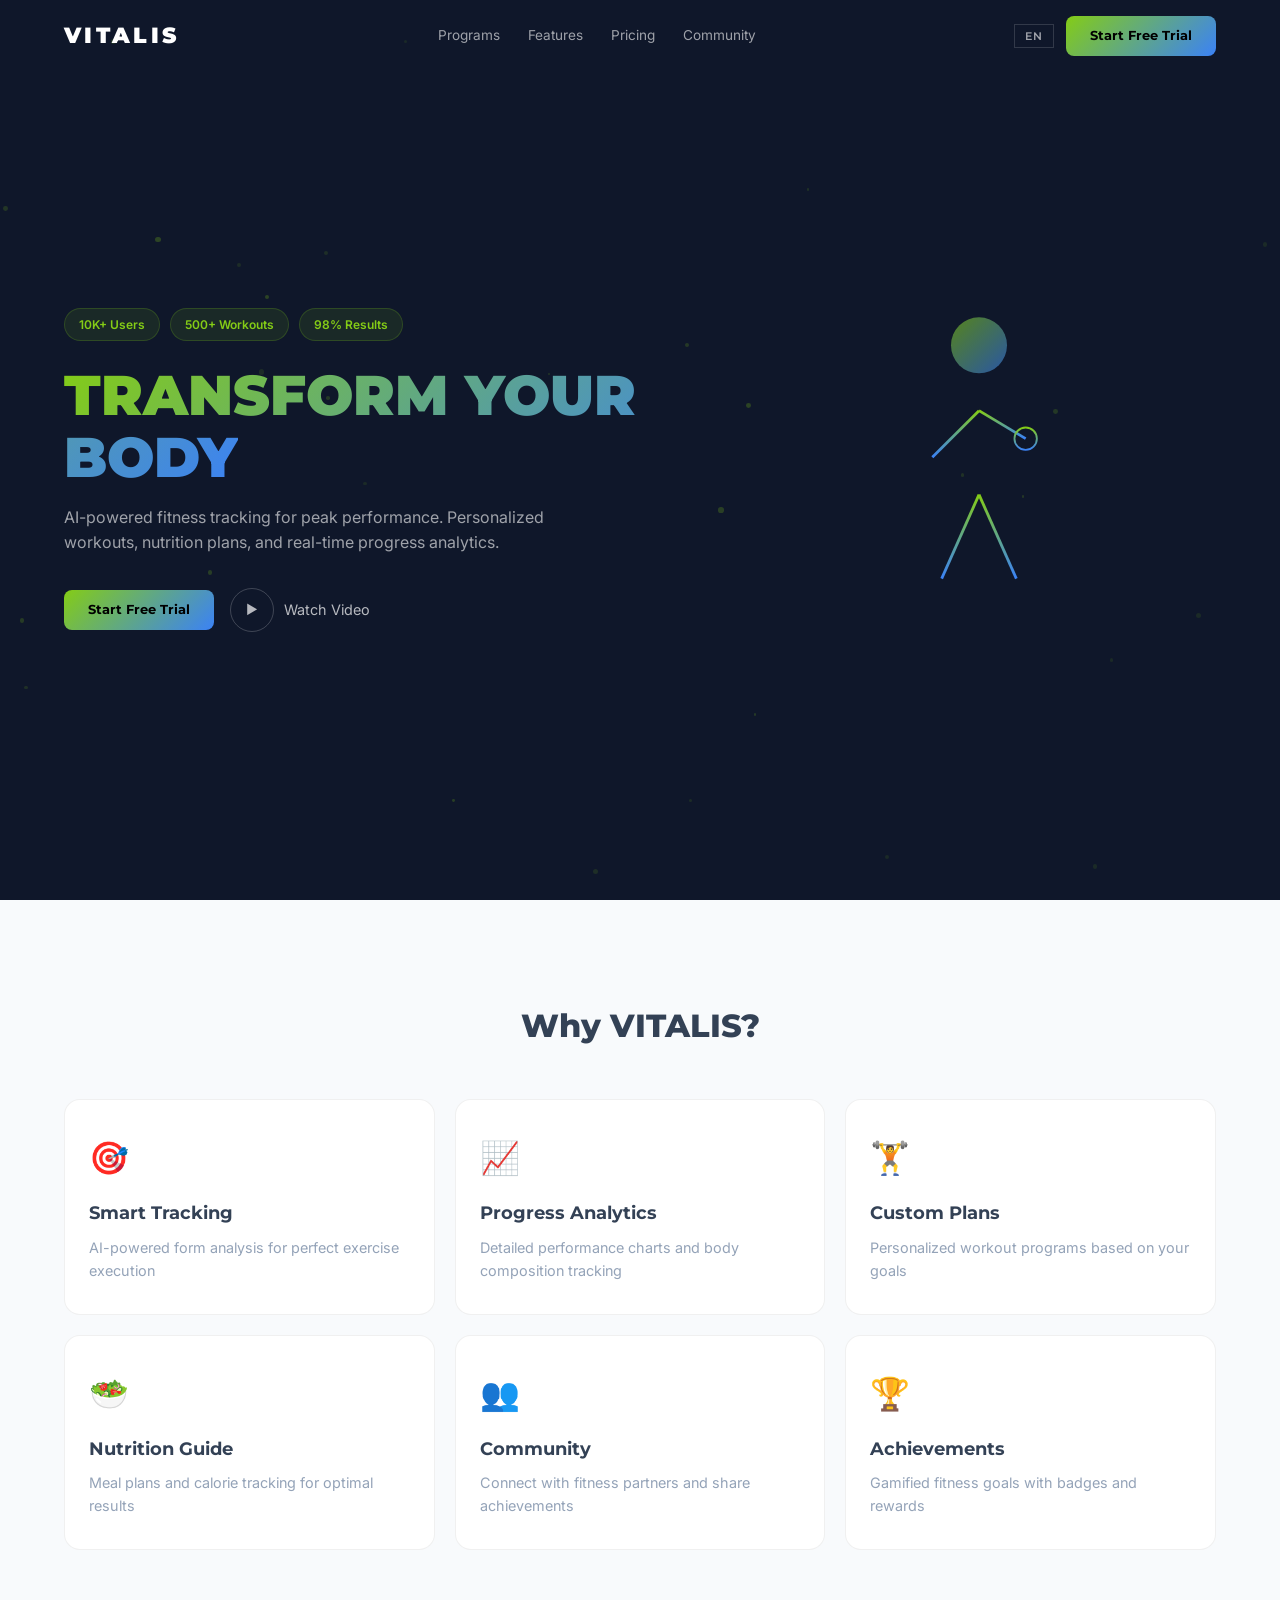
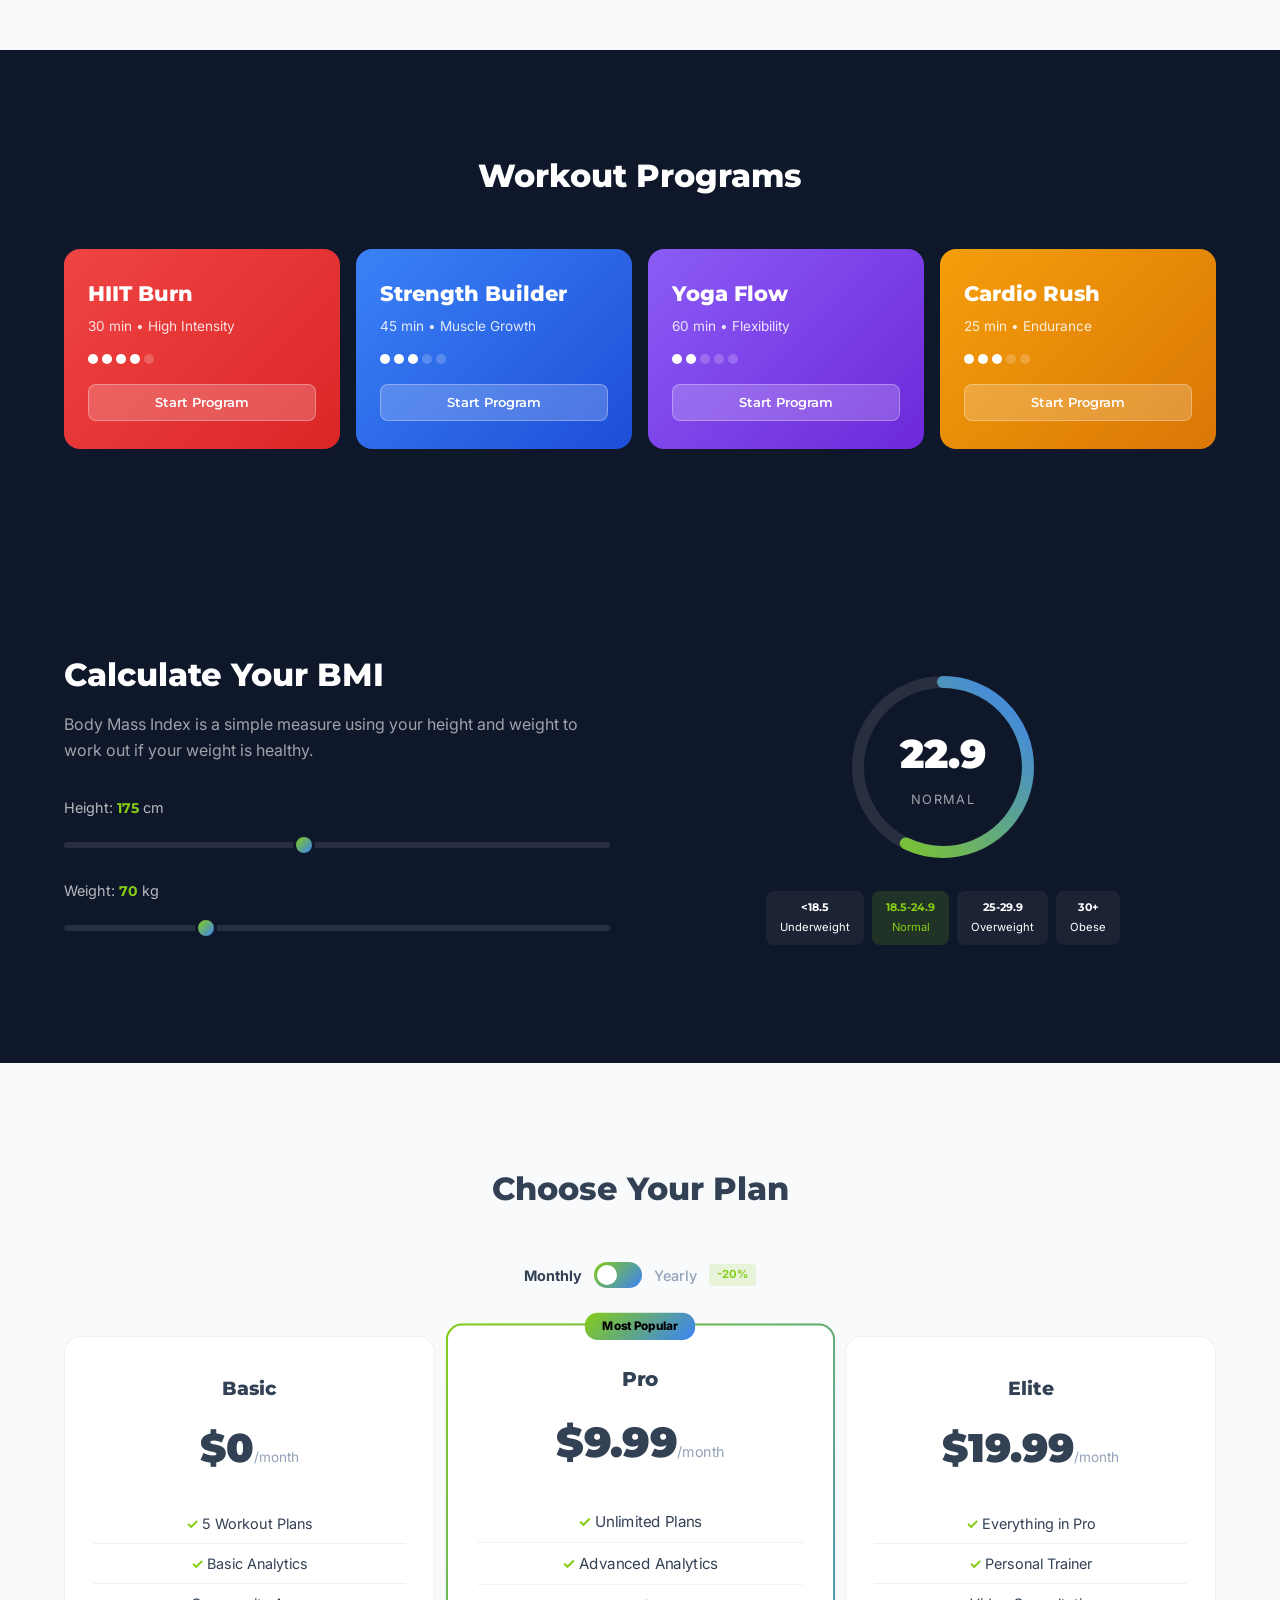
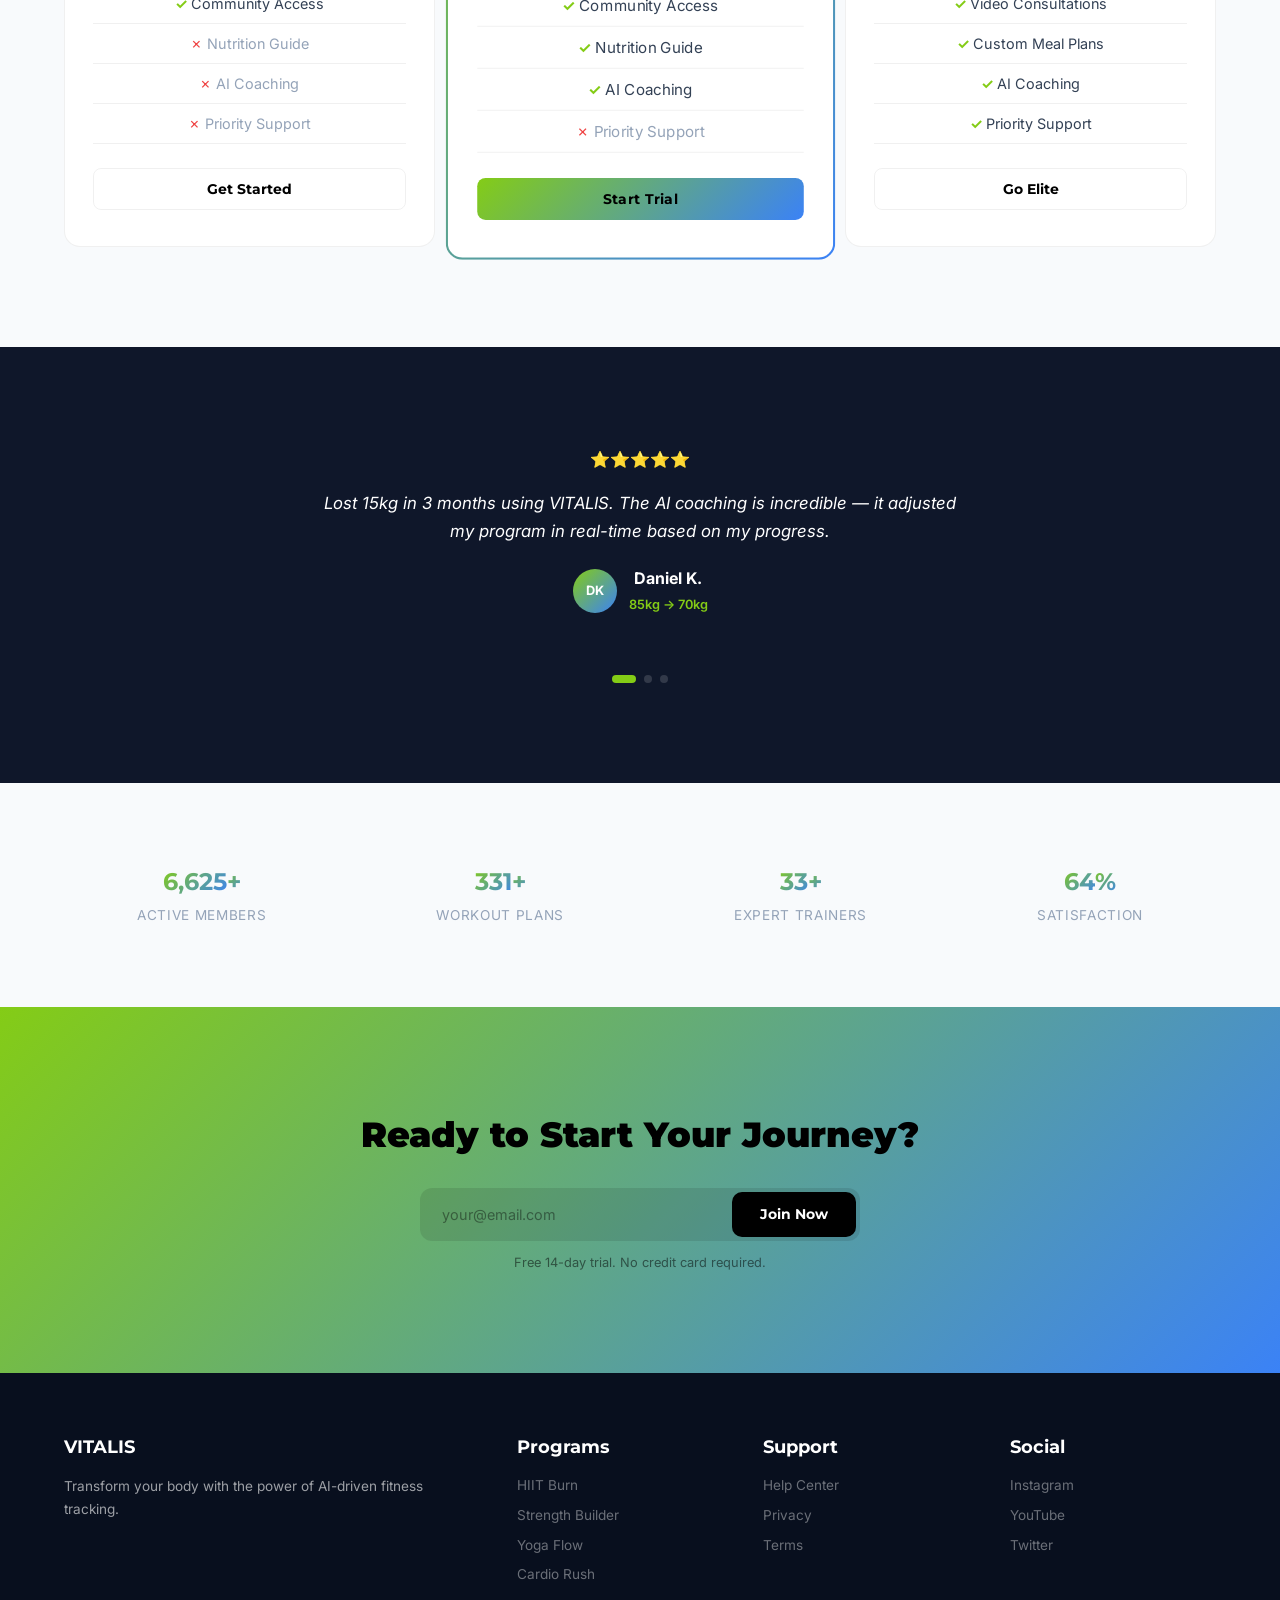
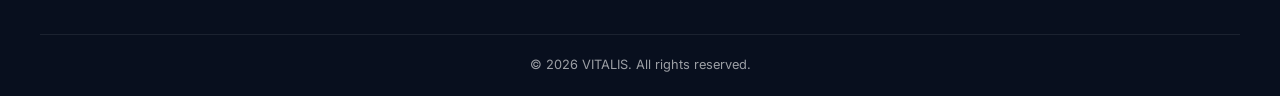
==== index.html @ a7221e99 "Initial commit: vitalis portfolio project" ====
<!DOCTYPE html>
<html lang="en">
<head>
    <meta charset="UTF-8">
    <meta name="viewport" content="width=device-width, initial-scale=1.0">
    <title>VITALIS — Fitness & Wellness Platform</title>
    <meta name="description" content="VITALIS — AI-powered fitness tracking platform for peak performance">
    <link rel="preconnect" href="https://fonts.googleapis.com">
    <link rel="preconnect" href="https://fonts.gstatic.com" crossorigin>
    <link href="https://fonts.googleapis.com/css2?family=Montserrat:wght@400;500;600;700;800;900&family=Inter:wght@300;400;500;600&display=swap" rel="stylesheet">
    <link rel="stylesheet" href="style.css">
</head>
<body>
    <!-- Header -->
    <header class="header" id="header">
        <div class="container header-inner">
            <a href="#" class="logo">VITALIS</a>
            <nav class="nav" id="nav">
                <a href="#programs" data-lang-en="Programs" data-lang-ru="Программы">Programs</a>
                <a href="#features" data-lang-en="Features" data-lang-ru="Возможности">Features</a>
                <a href="#pricing" data-lang-en="Pricing" data-lang-ru="Цены">Pricing</a>
                <a href="#community" data-lang-en="Community" data-lang-ru="Сообщество">Community</a>
            </nav>
            <div class="header-actions">
                <button class="lang-btn" id="langBtn">EN</button>
                <a href="#cta" class="cta-btn header-cta" data-lang-en="Start Free Trial" data-lang-ru="Начать бесплатно">Start Free Trial</a>
                <button class="burger" id="burger" aria-label="Menu"><span></span><span></span><span></span></button>
            </div>
        </div>
    </header>

    <!-- Hero -->
    <section class="hero">
        <div class="hero-particles" id="particles"></div>
        <div class="container hero-inner">
            <div class="hero-content">
                <div class="hero-badges">
                    <span class="hero-badge" data-lang-en="10K+ Users" data-lang-ru="10К+ пользователей">10K+ Users</span>
                    <span class="hero-badge" data-lang-en="500+ Workouts" data-lang-ru="500+ тренировок">500+ Workouts</span>
                    <span class="hero-badge" data-lang-en="98% Results" data-lang-ru="98% результат">98% Results</span>
                </div>
                <h1><span class="gradient-text" data-lang-en="TRANSFORM YOUR BODY" data-lang-ru="ТРАНСФОРМИРУЙ ТЕЛО">TRANSFORM YOUR BODY</span></h1>
                <p data-lang-en="AI-powered fitness tracking for peak performance. Personalized workouts, nutrition plans, and real-time progress analytics." data-lang-ru="Фитнес-трекер на базе ИИ для максимальной производительности. Персональные тренировки, планы питания и аналитика прогресса в реальном времени.">AI-powered fitness tracking for peak performance. Personalized workouts, nutrition plans, and real-time progress analytics.</p>
                <div class="hero-ctas">
                    <a href="#cta" class="cta-btn" data-lang-en="Start Free Trial" data-lang-ru="Начать бесплатно">Start Free Trial</a>
                    <a href="#" class="play-btn">
                        <span class="play-icon">&#9654;</span>
                        <span data-lang-en="Watch Video" data-lang-ru="Смотреть видео">Watch Video</span>
                    </a>
                </div>
            </div>
            <div class="hero-visual">
                <div class="fitness-figure">
                    <svg viewBox="0 0 300 400" fill="none">
                        <circle cx="150" cy="70" r="30" fill="url(#headGrad)" opacity="0.6"/>
                        <line x1="150" y1="100" x2="150" y2="230" stroke="url(#bodyGrad)" stroke-width="3"/>
                        <line x1="150" y1="140" x2="100" y2="190" stroke="url(#bodyGrad)" stroke-width="3"/>
                        <line x1="150" y1="140" x2="200" y2="170" stroke="url(#bodyGrad)" stroke-width="3"/>
                        <line x1="150" y1="230" x2="110" y2="320" stroke="url(#bodyGrad)" stroke-width="3"/>
                        <line x1="150" y1="230" x2="190" y2="320" stroke="url(#bodyGrad)" stroke-width="3"/>
                        <circle cx="200" cy="170" r="12" fill="none" stroke="url(#bodyGrad)" stroke-width="2"/>
                        <defs>
                            <linearGradient id="headGrad" x1="0" y1="0" x2="1" y2="1"><stop stop-color="#84cc16"/><stop offset="1" stop-color="#3b82f6"/></linearGradient>
                            <linearGradient id="bodyGrad" x1="0" y1="0" x2="0" y2="1"><stop stop-color="#84cc16"/><stop offset="1" stop-color="#3b82f6"/></linearGradient>
                        </defs>
                    </svg>
                </div>
            </div>
        </div>
    </section>

    <!-- Features -->
    <section class="features" id="features">
        <div class="container">
            <h2 class="section-title" data-lang-en="Why VITALIS?" data-lang-ru="Почему VITALIS?">Why VITALIS?</h2>
            <div class="features-grid">
                <div class="feature-card"><div class="feature-icon">&#127919;</div><h3 data-lang-en="Smart Tracking" data-lang-ru="Умный трекинг">Smart Tracking</h3><p data-lang-en="AI-powered form analysis for perfect exercise execution" data-lang-ru="ИИ-анализ формы для идеального выполнения упражнений">AI-powered form analysis for perfect exercise execution</p></div>
                <div class="feature-card"><div class="feature-icon">&#128200;</div><h3 data-lang-en="Progress Analytics" data-lang-ru="Аналитика прогресса">Progress Analytics</h3><p data-lang-en="Detailed performance charts and body composition tracking" data-lang-ru="Детальные графики результатов и отслеживание состава тела">Detailed performance charts and body composition tracking</p></div>
                <div class="feature-card"><div class="feature-icon">&#127947;</div><h3 data-lang-en="Custom Plans" data-lang-ru="Персональные планы">Custom Plans</h3><p data-lang-en="Personalized workout programs based on your goals" data-lang-ru="Персонализированные программы тренировок под ваши цели">Personalized workout programs based on your goals</p></div>
                <div class="feature-card"><div class="feature-icon">&#129367;</div><h3 data-lang-en="Nutrition Guide" data-lang-ru="Гид по питанию">Nutrition Guide</h3><p data-lang-en="Meal plans and calorie tracking for optimal results" data-lang-ru="Планы питания и подсчёт калорий для оптимальных результатов">Meal plans and calorie tracking for optimal results</p></div>
                <div class="feature-card"><div class="feature-icon">&#128101;</div><h3 data-lang-en="Community" data-lang-ru="Сообщество">Community</h3><p data-lang-en="Connect with fitness partners and share achievements" data-lang-ru="Общайтесь с партнёрами по фитнесу и делитесь достижениями">Connect with fitness partners and share achievements</p></div>
                <div class="feature-card"><div class="feature-icon">&#127942;</div><h3 data-lang-en="Achievements" data-lang-ru="Достижения">Achievements</h3><p data-lang-en="Gamified fitness goals with badges and rewards" data-lang-ru="Геймифицированные фитнес-цели с бейджами и наградами">Gamified fitness goals with badges and rewards</p></div>
            </div>
        </div>
    </section>

    <!-- Programs -->
    <section class="programs" id="programs">
        <div class="container">
            <h2 class="section-title light" data-lang-en="Workout Programs" data-lang-ru="Программы тренировок">Workout Programs</h2>
            <div class="programs-grid">
                <div class="program-card" style="background:linear-gradient(135deg,#ef4444,#dc2626)">
                    <h3>HIIT Burn</h3>
                    <p>30 min &bull; <span data-lang-en="High Intensity" data-lang-ru="Высокая интенсивность">High Intensity</span></p>
                    <div class="difficulty"><span class="dot filled"></span><span class="dot filled"></span><span class="dot filled"></span><span class="dot filled"></span><span class="dot"></span></div>
                    <button class="program-btn" data-lang-en="Start Program" data-lang-ru="Начать">Start Program</button>
                </div>
                <div class="program-card" style="background:linear-gradient(135deg,#3b82f6,#1d4ed8)">
                    <h3>Strength Builder</h3>
                    <p>45 min &bull; <span data-lang-en="Muscle Growth" data-lang-ru="Рост мышц">Muscle Growth</span></p>
                    <div class="difficulty"><span class="dot filled"></span><span class="dot filled"></span><span class="dot filled"></span><span class="dot"></span><span class="dot"></span></div>
                    <button class="program-btn" data-lang-en="Start Program" data-lang-ru="Начать">Start Program</button>
                </div>
                <div class="program-card" style="background:linear-gradient(135deg,#8b5cf6,#6d28d9)">
                    <h3>Yoga Flow</h3>
                    <p>60 min &bull; <span data-lang-en="Flexibility" data-lang-ru="Гибкость">Flexibility</span></p>
                    <div class="difficulty"><span class="dot filled"></span><span class="dot filled"></span><span class="dot"></span><span class="dot"></span><span class="dot"></span></div>
                    <button class="program-btn" data-lang-en="Start Program" data-lang-ru="Начать">Start Program</button>
                </div>
                <div class="program-card" style="background:linear-gradient(135deg,#f59e0b,#d97706)">
                    <h3>Cardio Rush</h3>
                    <p>25 min &bull; <span data-lang-en="Endurance" data-lang-ru="Выносливость">Endurance</span></p>
                    <div class="difficulty"><span class="dot filled"></span><span class="dot filled"></span><span class="dot filled"></span><span class="dot"></span><span class="dot"></span></div>
                    <button class="program-btn" data-lang-en="Start Program" data-lang-ru="Начать">Start Program</button>
                </div>
            </div>
        </div>
    </section>

    <!-- BMI Calculator -->
    <section class="bmi-section">
        <div class="container bmi-inner">
            <div class="bmi-text">
                <h2 data-lang-en="Calculate Your BMI" data-lang-ru="Рассчитайте ваш ИМТ">Calculate Your BMI</h2>
                <p data-lang-en="Body Mass Index is a simple measure using your height and weight to work out if your weight is healthy." data-lang-ru="Индекс массы тела — простой показатель, использующий ваш рост и вес для определения, является ли ваш вес здоровым.">Body Mass Index is a simple measure using your height and weight to work out if your weight is healthy.</p>
                <div class="bmi-inputs">
                    <div class="slider-group">
                        <label><span data-lang-en="Height" data-lang-ru="Рост">Height</span>: <strong id="heightVal">175</strong> cm</label>
                        <input type="range" id="heightSlider" min="140" max="220" value="175">
                    </div>
                    <div class="slider-group">
                        <label><span data-lang-en="Weight" data-lang-ru="Вес">Weight</span>: <strong id="weightVal">70</strong> kg</label>
                        <input type="range" id="weightSlider" min="40" max="160" value="70">
                    </div>
                </div>
            </div>
            <div class="bmi-result">
                <div class="bmi-ring-container">
                    <svg viewBox="0 0 200 200" class="bmi-ring">
                        <circle cx="100" cy="100" r="85" fill="none" stroke="rgba(255,255,255,0.1)" stroke-width="12"/>
                        <circle cx="100" cy="100" r="85" fill="none" stroke="url(#bmiGrad)" stroke-width="12" stroke-linecap="round" stroke-dasharray="534" stroke-dashoffset="400" id="bmiCircle" transform="rotate(-90 100 100)"/>
                        <defs><linearGradient id="bmiGrad" x1="0" y1="0" x2="1" y2="1"><stop stop-color="#84cc16"/><stop offset="1" stop-color="#3b82f6"/></linearGradient></defs>
                    </svg>
                    <div class="bmi-value">
                        <span id="bmiNumber">22.9</span>
                        <small id="bmiCategory" data-lang-en="Normal" data-lang-ru="Норма">Normal</small>
                    </div>
                </div>
                <div class="bmi-scale">
                    <div class="scale-item under"><span>&lt;18.5</span><span data-lang-en="Underweight" data-lang-ru="Недовес">Underweight</span></div>
                    <div class="scale-item normal active"><span>18.5-24.9</span><span data-lang-en="Normal" data-lang-ru="Норма">Normal</span></div>
                    <div class="scale-item over"><span>25-29.9</span><span data-lang-en="Overweight" data-lang-ru="Избыток">Overweight</span></div>
                    <div class="scale-item obese"><span>30+</span><span data-lang-en="Obese" data-lang-ru="Ожирение">Obese</span></div>
                </div>
            </div>
        </div>
    </section>

    <!-- Pricing -->
    <section class="pricing" id="pricing">
        <div class="container">
            <h2 class="section-title" data-lang-en="Choose Your Plan" data-lang-ru="Выберите план">Choose Your Plan</h2>
            <div class="pricing-toggle">
                <span data-lang-en="Monthly" data-lang-ru="Месяц" class="toggle-label active" id="monthlyLabel">Monthly</span>
                <button class="toggle-switch" id="pricingToggle"><span class="toggle-dot"></span></button>
                <span data-lang-en="Yearly" data-lang-ru="Год" class="toggle-label" id="yearlyLabel">Yearly</span>
                <span class="save-badge" data-lang-en="-20%" data-lang-ru="-20%">-20%</span>
            </div>
            <div class="pricing-grid">
                <div class="price-card">
                    <h3 data-lang-en="Basic" data-lang-ru="Базовый">Basic</h3>
                    <div class="price"><span class="price-amount" data-monthly="0" data-yearly="0">$0</span><span data-lang-en="/month" data-lang-ru="/мес">/month</span></div>
                    <ul>
                        <li class="yes" data-lang-en="5 Workout Plans" data-lang-ru="5 планов тренировок">5 Workout Plans</li>
                        <li class="yes" data-lang-en="Basic Analytics" data-lang-ru="Базовая аналитика">Basic Analytics</li>
                        <li class="yes" data-lang-en="Community Access" data-lang-ru="Доступ к сообществу">Community Access</li>
                        <li class="no" data-lang-en="Nutrition Guide" data-lang-ru="Гид по питанию">Nutrition Guide</li>
                        <li class="no" data-lang-en="AI Coaching" data-lang-ru="ИИ-тренер">AI Coaching</li>
                        <li class="no" data-lang-en="Priority Support" data-lang-ru="Приоритет поддержка">Priority Support</li>
                    </ul>
                    <button class="price-btn" data-lang-en="Get Started" data-lang-ru="Начать">Get Started</button>
                </div>
                <div class="price-card popular">
                    <div class="popular-badge" data-lang-en="Most Popular" data-lang-ru="Популярный">Most Popular</div>
                    <h3 data-lang-en="Pro" data-lang-ru="Про">Pro</h3>
                    <div class="price"><span class="price-amount" data-monthly="9.99" data-yearly="7.99">$9.99</span><span data-lang-en="/month" data-lang-ru="/мес">/month</span></div>
                    <ul>
                        <li class="yes" data-lang-en="Unlimited Plans" data-lang-ru="Безлимитные планы">Unlimited Plans</li>
                        <li class="yes" data-lang-en="Advanced Analytics" data-lang-ru="Продвинутая аналитика">Advanced Analytics</li>
                        <li class="yes" data-lang-en="Community Access" data-lang-ru="Доступ к сообществу">Community Access</li>
                        <li class="yes" data-lang-en="Nutrition Guide" data-lang-ru="Гид по питанию">Nutrition Guide</li>
                        <li class="yes" data-lang-en="AI Coaching" data-lang-ru="ИИ-тренер">AI Coaching</li>
                        <li class="no" data-lang-en="Priority Support" data-lang-ru="Приоритет поддержка">Priority Support</li>
                    </ul>
                    <button class="price-btn primary" data-lang-en="Start Trial" data-lang-ru="Начать триал">Start Trial</button>
                </div>
                <div class="price-card">
                    <h3 data-lang-en="Elite" data-lang-ru="Элит">Elite</h3>
                    <div class="price"><span class="price-amount" data-monthly="19.99" data-yearly="15.99">$19.99</span><span data-lang-en="/month" data-lang-ru="/мес">/month</span></div>
                    <ul>
                        <li class="yes" data-lang-en="Everything in Pro" data-lang-ru="Всё из Про">Everything in Pro</li>
                        <li class="yes" data-lang-en="Personal Trainer" data-lang-ru="Личный тренер">Personal Trainer</li>
                        <li class="yes" data-lang-en="Video Consultations" data-lang-ru="Видео-консультации">Video Consultations</li>
                        <li class="yes" data-lang-en="Custom Meal Plans" data-lang-ru="Персональное меню">Custom Meal Plans</li>
                        <li class="yes" data-lang-en="AI Coaching" data-lang-ru="ИИ-тренер">AI Coaching</li>
                        <li class="yes" data-lang-en="Priority Support" data-lang-ru="Приоритет поддержка">Priority Support</li>
                    </ul>
                    <button class="price-btn" data-lang-en="Go Elite" data-lang-ru="Стать Элит">Go Elite</button>
                </div>
            </div>
        </div>
    </section>

    <!-- Testimonials -->
    <section class="testimonials">
        <div class="container">
            <div class="test-carousel" id="testCarousel">
                <div class="test-card active">
                    <div class="test-stars">&#11088;&#11088;&#11088;&#11088;&#11088;</div>
                    <p data-lang-en="Lost 15kg in 3 months using VITALIS. The AI coaching is incredible — it adjusted my program in real-time based on my progress." data-lang-ru="Потерял 15кг за 3 месяца с VITALIS. ИИ-тренер невероятен — он корректировал мою программу в реальном времени на основе прогресса.">"Lost 15kg in 3 months using VITALIS. The AI coaching is incredible — it adjusted my program in real-time based on my progress."</p>
                    <div class="test-author">
                        <div class="test-avatar" style="background:linear-gradient(135deg,#84cc16,#3b82f6)">DK</div>
                        <div><strong>Daniel K.</strong><span>85kg &rarr; 70kg</span></div>
                    </div>
                </div>
                <div class="test-card">
                    <div class="test-stars">&#11088;&#11088;&#11088;&#11088;&#11088;</div>
                    <p data-lang-en="Best fitness app I've ever used. The nutrition tracking alone is worth the subscription. Gained 8kg of muscle in 6 months!" data-lang-ru="Лучшее фитнес-приложение. Одно отслеживание питания стоит подписки. Набрал 8кг мышц за 6 месяцев!">"Best fitness app I've ever used. The nutrition tracking alone is worth the subscription. Gained 8kg of muscle in 6 months!"</p>
                    <div class="test-author">
                        <div class="test-avatar" style="background:linear-gradient(135deg,#ef4444,#f59e0b)">MR</div>
                        <div><strong>Maria R.</strong><span>60kg &rarr; 56kg</span></div>
                    </div>
                </div>
                <div class="test-card">
                    <div class="test-stars">&#11088;&#11088;&#11088;&#11088;&#11088;</div>
                    <p data-lang-en="The community feature keeps me motivated. I've connected with amazing workout partners and we push each other every day." data-lang-ru="Функция сообщества поддерживает мотивацию. Я нашёл отличных партнёров по тренировкам, и мы мотивируем друг друга каждый день.">"The community feature keeps me motivated. I've connected with amazing workout partners and we push each other every day."</p>
                    <div class="test-author">
                        <div class="test-avatar" style="background:linear-gradient(135deg,#8b5cf6,#ec4899)">JL</div>
                        <div><strong>Jake L.</strong><span>92kg &rarr; 78kg</span></div>
                    </div>
                </div>
            </div>
            <div class="test-dots" id="testDots">
                <button class="td active" data-slide="0"></button>
                <button class="td" data-slide="1"></button>
                <button class="td" data-slide="2"></button>
            </div>
        </div>
    </section>

    <!-- Community Stats -->
    <section class="community" id="community">
        <div class="container">
            <div class="community-stats">
                <div class="cs"><span class="cs-num" data-count="10000">0</span><span>+</span><p data-lang-en="Active Members" data-lang-ru="Активных участников">Active Members</p></div>
                <div class="cs"><span class="cs-num" data-count="500">0</span><span>+</span><p data-lang-en="Workout Plans" data-lang-ru="Планов тренировок">Workout Plans</p></div>
                <div class="cs"><span class="cs-num" data-count="50">0</span><span>+</span><p data-lang-en="Expert Trainers" data-lang-ru="Экспертных тренеров">Expert Trainers</p></div>
                <div class="cs"><span class="cs-num" data-count="98">0</span><span>%</span><p data-lang-en="Satisfaction" data-lang-ru="Удовлетворённость">Satisfaction</p></div>
            </div>
        </div>
    </section>

    <!-- CTA -->
    <section class="cta-section" id="cta">
        <div class="container cta-inner">
            <h2 data-lang-en="Ready to Start Your Journey?" data-lang-ru="Готовы начать свой путь?">Ready to Start Your Journey?</h2>
            <form class="cta-form" id="ctaForm">
                <input type="email" placeholder="your@email.com" required>
                <button type="submit" data-lang-en="Join Now" data-lang-ru="Присоединиться">Join Now</button>
            </form>
            <p class="cta-note" data-lang-en="Free 14-day trial. No credit card required." data-lang-ru="Бесплатный 14-дневный триал. Карта не нужна.">Free 14-day trial. No credit card required.</p>
        </div>
    </section>

    <!-- Footer -->
    <footer class="footer">
        <div class="container footer-inner">
            <div class="footer-col">
                <h4>VITALIS</h4>
                <p data-lang-en="Transform your body with the power of AI-driven fitness tracking." data-lang-ru="Трансформируйте тело с помощью ИИ-фитнес-трекера.">Transform your body with the power of AI-driven fitness tracking.</p>
            </div>
            <div class="footer-col">
                <h4 data-lang-en="Programs" data-lang-ru="Программы">Programs</h4>
                <a href="#">HIIT Burn</a>
                <a href="#">Strength Builder</a>
                <a href="#">Yoga Flow</a>
                <a href="#">Cardio Rush</a>
            </div>
            <div class="footer-col">
                <h4 data-lang-en="Support" data-lang-ru="Поддержка">Support</h4>
                <a href="#" data-lang-en="Help Center" data-lang-ru="Помощь">Help Center</a>
                <a href="#" data-lang-en="Privacy" data-lang-ru="Конфиденциальность">Privacy</a>
                <a href="#" data-lang-en="Terms" data-lang-ru="Условия">Terms</a>
            </div>
            <div class="footer-col">
                <h4 data-lang-en="Social" data-lang-ru="Соцсети">Social</h4>
                <a href="#">Instagram</a>
                <a href="#">YouTube</a>
                <a href="#">Twitter</a>
            </div>
        </div>
        <div class="footer-bottom">
            <p>&copy; 2026 VITALIS. <span data-lang-en="All rights reserved." data-lang-ru="Все права защищены.">All rights reserved.</span></p>
        </div>
    </footer>

    <script src="script.js"></script>
</body>
</html>
---- style.css ----
/* ===== VITALIS — Fitness Platform CSS ===== */
:root {
    --lime: #84cc16;
    --blue: #3b82f6;
    --dark: #0f172a;
    --darker: #080f1e;
    --light: #f8fafc;
    --text: #334155;
    --text-light: #94a3b8;
    --border: rgba(0,0,0,0.06);
    --border-dark: rgba(255,255,255,0.08);
    --radius: 16px;
    --transition: 0.35s cubic-bezier(0.4, 0, 0.2, 1);
    --gradient: linear-gradient(135deg, var(--lime), var(--blue));
}
*, *::before, *::after { margin: 0; padding: 0; box-sizing: border-box; }
html { scroll-behavior: smooth; }
body {
    font-family: 'Inter', -apple-system, sans-serif;
    background: var(--light); color: var(--text);
    line-height: 1.6; overflow-x: hidden;
}
::selection { background: var(--lime); color: #000; }
.container { max-width: 1200px; margin: 0 auto; padding: 0 24px; }
h1, h2, h3, h4 { font-family: 'Montserrat', sans-serif; }
.gradient-text {
    background: var(--gradient);
    -webkit-background-clip: text; -webkit-text-fill-color: transparent;
    background-clip: text;
}

/* ===== HEADER ===== */
.header {
    position: fixed; top: 0; left: 0; right: 0; z-index: 100;
    transition: all var(--transition);
}
.header.scrolled {
    background: rgba(15,23,42,0.9);
    backdrop-filter: blur(16px);
    border-bottom: 1px solid var(--border-dark);
}
.header-inner { display: flex; align-items: center; justify-content: space-between; height: 72px; }
.logo {
    font-family: 'Montserrat', sans-serif;
    font-size: 1.4rem; font-weight: 900;
    letter-spacing: 0.15em; color: #fff;
    text-decoration: none;
}
.nav { display: flex; gap: 28px; }
.nav a { color: rgba(255,255,255,0.6); text-decoration: none; font-size: 0.85rem; transition: color var(--transition); }
.nav a:hover { color: #fff; }

.header-actions { display: flex; align-items: center; gap: 12px; }
.lang-btn {
    padding: 4px 10px; border: 1px solid rgba(255,255,255,0.15);
    background: none; color: rgba(255,255,255,0.6);
    font-size: 0.7rem; letter-spacing: 0.1em; cursor: pointer;
    font-family: 'Montserrat', sans-serif; font-weight: 600;
    transition: all var(--transition);
}
.lang-btn:hover { border-color: var(--lime); color: var(--lime); }

.cta-btn {
    padding: 10px 24px; background: var(--gradient);
    color: #000; text-decoration: none; font-weight: 700;
    font-size: 0.8rem; border-radius: 8px; border: none;
    font-family: 'Montserrat', sans-serif;
    cursor: pointer; transition: all var(--transition);
}
.cta-btn:hover { transform: scale(1.03); box-shadow: 0 4px 20px rgba(132,204,22,0.3); }

.burger {
    display: none; flex-direction: column; gap: 5px;
    background: none; border: none; cursor: pointer;
}
.burger span { width: 22px; height: 2px; background: #fff; border-radius: 2px; transition: all var(--transition); }
.burger.active span:nth-child(1) { transform: rotate(45deg) translate(4px, 5px); }
.burger.active span:nth-child(2) { opacity: 0; }
.burger.active span:nth-child(3) { transform: rotate(-45deg) translate(4px, -5px); }

/* ===== HERO ===== */
.hero {
    min-height: 100vh; background: var(--dark); color: #fff;
    display: flex; align-items: center; position: relative;
    overflow: hidden; padding: 100px 0 60px;
}
.hero-particles {
    position: absolute; inset: 0; z-index: 1;
}
.particle {
    position: absolute; width: 4px; height: 4px;
    border-radius: 50%; background: var(--lime); opacity: 0.2;
    animation: floatP 8s ease-in-out infinite;
}
@keyframes floatP { 0%, 100% { transform: translateY(0); } 50% { transform: translateY(-30px); } }

.hero-inner { display: grid; grid-template-columns: 1.3fr 1fr; gap: 60px; align-items: center; position: relative; z-index: 2; }
.hero-content { animation: fadeUp 0.8s ease; }

.hero-badges { display: flex; gap: 10px; flex-wrap: wrap; margin-bottom: 24px; }
.hero-badge {
    padding: 6px 14px; background: rgba(132,204,22,0.1);
    border: 1px solid rgba(132,204,22,0.2);
    border-radius: 20px; font-size: 0.75rem; font-weight: 600;
    color: var(--lime);
}
.hero h1 { font-size: clamp(2.5rem, 5vw, 3.5rem); font-weight: 900; line-height: 1.1; margin-bottom: 16px; }
.hero p { color: rgba(255,255,255,0.6); max-width: 480px; margin-bottom: 32px; font-size: 1rem; }

.hero-ctas { display: flex; gap: 16px; align-items: center; }
.play-btn {
    display: flex; align-items: center; gap: 10px;
    color: rgba(255,255,255,0.7); text-decoration: none;
    font-size: 0.9rem; transition: color var(--transition);
}
.play-btn:hover { color: #fff; }
.play-icon {
    width: 44px; height: 44px; border-radius: 50%;
    border: 1px solid rgba(255,255,255,0.2);
    display: flex; align-items: center; justify-content: center;
    font-size: 0.8rem; transition: all var(--transition);
}
.play-btn:hover .play-icon { border-color: var(--lime); background: rgba(132,204,22,0.1); }

.hero-visual { display: flex; justify-content: center; animation: fadeUp 0.8s ease 0.2s both; }
.fitness-figure { position: relative; }
.fitness-figure svg { width: 280px; height: auto; }

@keyframes fadeUp { from { opacity: 0; transform: translateY(30px); } to { opacity: 1; transform: translateY(0); } }

/* ===== FEATURES ===== */
.features { padding: 100px 0; background: var(--light); }
.section-title {
    font-size: 2rem; font-weight: 800; text-align: center;
    margin-bottom: 48px;
}
.section-title.light { color: #fff; }
.features-grid { display: grid; grid-template-columns: repeat(3, 1fr); gap: 20px; }
.feature-card {
    padding: 32px 24px; background: #fff;
    border: 1px solid var(--border); border-radius: var(--radius);
    transition: all var(--transition);
    opacity: 0; transform: translateY(20px);
}
.feature-card.visible { opacity: 1; transform: translateY(0); }
.feature-card:hover { transform: translateY(-4px); border-color: var(--lime); box-shadow: 0 8px 30px rgba(132,204,22,0.1); }
.feature-icon { font-size: 2rem; margin-bottom: 16px; }
.feature-card h3 { font-size: 1.1rem; margin-bottom: 8px; font-weight: 700; }
.feature-card p { color: var(--text-light); font-size: 0.9rem; }

/* ===== PROGRAMS ===== */
.programs { padding: 100px 0; background: var(--dark); color: #fff; }
.programs-grid {
    display: grid; grid-template-columns: repeat(4, 1fr); gap: 16px;
}
.program-card {
    padding: 28px 24px; border-radius: var(--radius);
    color: #fff; position: relative; overflow: hidden;
    transition: all var(--transition);
}
.program-card:hover { transform: translateY(-4px) scale(1.02); }
.program-card h3 { font-size: 1.3rem; font-weight: 800; margin-bottom: 6px; }
.program-card > p { font-size: 0.85rem; opacity: 0.85; margin-bottom: 16px; }
.difficulty { display: flex; gap: 4px; margin-bottom: 20px; }
.dot {
    width: 10px; height: 10px; border-radius: 50%;
    background: rgba(255,255,255,0.2);
}
.dot.filled { background: #fff; }
.program-btn {
    padding: 10px 20px; background: rgba(255,255,255,0.2);
    border: 1px solid rgba(255,255,255,0.3);
    color: #fff; border-radius: 8px; font-weight: 600;
    font-size: 0.8rem; cursor: pointer;
    font-family: 'Montserrat', sans-serif;
    transition: all var(--transition); width: 100%;
}
.program-btn:hover { background: rgba(255,255,255,0.3); }

/* ===== BMI CALCULATOR ===== */
.bmi-section { padding: 100px 0; background: var(--dark); color: #fff; }
.bmi-inner { display: grid; grid-template-columns: 1fr 1fr; gap: 60px; align-items: center; }
.bmi-text h2 { font-size: 2rem; font-weight: 800; margin-bottom: 12px; }
.bmi-text > p { color: rgba(255,255,255,0.6); margin-bottom: 32px; }

.slider-group { margin-bottom: 24px; }
.slider-group label { font-size: 0.9rem; display: block; margin-bottom: 10px; color: rgba(255,255,255,0.7); }
.slider-group strong { color: var(--lime); font-family: 'Montserrat', sans-serif; }
input[type="range"] {
    width: 100%; height: 6px; -webkit-appearance: none;
    background: rgba(255,255,255,0.1); border-radius: 3px;
    outline: none;
}
input[type="range"]::-webkit-slider-thumb {
    -webkit-appearance: none; width: 22px; height: 22px;
    border-radius: 50%; background: var(--gradient);
    cursor: pointer; border: 3px solid var(--dark);
}

.bmi-result { display: flex; flex-direction: column; align-items: center; }
.bmi-ring-container { position: relative; width: 200px; height: 200px; margin-bottom: 24px; }
.bmi-ring { width: 100%; height: 100%; }
.bmi-value {
    position: absolute; top: 50%; left: 50%;
    transform: translate(-50%, -50%); text-align: center;
}
.bmi-value span {
    display: block; font-size: 2.5rem; font-weight: 900;
    font-family: 'Montserrat', sans-serif;
}
.bmi-value small { font-size: 0.8rem; color: rgba(255,255,255,0.6); text-transform: uppercase; letter-spacing: 0.1em; }

.bmi-scale { display: flex; gap: 8px; }
.scale-item {
    padding: 8px 14px; border-radius: 8px;
    background: rgba(255,255,255,0.05);
    text-align: center; font-size: 0.7rem;
    transition: all var(--transition);
}
.scale-item span { display: block; }
.scale-item span:first-child { font-weight: 700; font-family: 'Montserrat', sans-serif; margin-bottom: 2px; }
.scale-item.active { background: rgba(132,204,22,0.15); color: var(--lime); }
.scale-item.under.active { background: rgba(59,130,246,0.15); color: var(--blue); }
.scale-item.over.active { background: rgba(245,158,11,0.15); color: #f59e0b; }
.scale-item.obese.active { background: rgba(239,68,68,0.15); color: #ef4444; }

/* ===== PRICING ===== */
.pricing { padding: 100px 0; background: var(--light); }
.pricing-toggle {
    display: flex; align-items: center; justify-content: center;
    gap: 12px; margin-bottom: 48px;
}
.toggle-label { font-size: 0.9rem; font-weight: 500; color: var(--text-light); transition: color var(--transition); }
.toggle-label.active { color: var(--text); font-weight: 700; }
.toggle-switch {
    width: 48px; height: 26px; border-radius: 13px;
    background: var(--gradient); border: none;
    position: relative; cursor: pointer; padding: 0;
}
.toggle-dot {
    position: absolute; top: 3px; left: 3px;
    width: 20px; height: 20px; border-radius: 50%;
    background: #fff; transition: transform var(--transition);
}
.toggle-switch.yearly .toggle-dot { transform: translateX(22px); }
.save-badge {
    padding: 2px 8px; background: rgba(132,204,22,0.15);
    color: var(--lime); border-radius: 4px;
    font-size: 0.7rem; font-weight: 700;
}

.pricing-grid { display: grid; grid-template-columns: repeat(3, 1fr); gap: 20px; }
.price-card {
    padding: 36px 28px; background: #fff;
    border: 1px solid var(--border); border-radius: var(--radius);
    text-align: center; transition: all var(--transition);
    position: relative;
}
.price-card:hover { transform: translateY(-4px); box-shadow: 0 8px 30px rgba(0,0,0,0.08); }
.price-card.popular {
    border: 2px solid transparent;
    background-image: linear-gradient(#fff, #fff), var(--gradient);
    background-origin: border-box;
    background-clip: padding-box, border-box;
    transform: scale(1.05);
}
.price-card.popular:hover { transform: scale(1.07) translateY(-4px); }
.popular-badge {
    position: absolute; top: -12px; left: 50%;
    transform: translateX(-50%); padding: 4px 16px;
    background: var(--gradient); color: #000;
    font-size: 0.7rem; font-weight: 800;
    border-radius: 12px; white-space: nowrap;
}
.price-card h3 { font-size: 1.2rem; font-weight: 800; margin-bottom: 12px; }
.price { margin-bottom: 24px; }
.price-amount { font-size: 2.5rem; font-weight: 900; font-family: 'Montserrat', sans-serif; }
.price span:last-child { font-size: 0.85rem; color: var(--text-light); }

.price-card ul { list-style: none; margin-bottom: 24px; }
.price-card li {
    padding: 8px 0; font-size: 0.9rem;
    border-bottom: 1px solid var(--border);
}
.price-card li.yes::before { content: '✓ '; color: var(--lime); font-weight: 700; }
.price-card li.no { color: var(--text-light); }
.price-card li.no::before { content: '✗ '; color: #ef4444; }

.price-btn {
    width: 100%; padding: 12px; border: 1px solid var(--border);
    background: none; border-radius: 8px; font-weight: 700;
    font-size: 0.85rem; cursor: pointer;
    font-family: 'Montserrat', sans-serif;
    transition: all var(--transition);
}
.price-btn:hover { background: var(--dark); color: #fff; border-color: var(--dark); }
.price-btn.primary {
    background: var(--gradient); border: none; color: #000;
}
.price-btn.primary:hover { box-shadow: 0 4px 20px rgba(132,204,22,0.3); }

/* ===== TESTIMONIALS ===== */
.testimonials { padding: 100px 0; background: var(--dark); color: #fff; }
.test-carousel { max-width: 650px; margin: 0 auto; position: relative; min-height: 200px; }
.test-card {
    position: absolute; inset: 0; text-align: center;
    opacity: 0; transform: translateY(20px);
    transition: all 0.5s ease; pointer-events: none;
}
.test-card.active { opacity: 1; transform: translateY(0); pointer-events: all; position: relative; }
.test-stars { font-size: 1rem; margin-bottom: 16px; }
.test-card > p { font-size: 1.05rem; line-height: 1.7; margin-bottom: 20px; font-style: italic; }
.test-author { display: flex; align-items: center; gap: 12px; justify-content: center; }
.test-avatar {
    width: 44px; height: 44px; border-radius: 50%;
    display: flex; align-items: center; justify-content: center;
    font-size: 0.8rem; font-weight: 700; color: #fff;
}
.test-author strong { display: block; }
.test-author span { font-size: 0.8rem; color: var(--lime); font-weight: 600; }
.test-dots { display: flex; gap: 8px; justify-content: center; margin-top: 28px; }
.td {
    width: 8px; height: 8px; border-radius: 50%;
    background: rgba(255,255,255,0.15); border: none;
    cursor: pointer; transition: all var(--transition);
}
.td.active { background: var(--lime); width: 24px; border-radius: 4px; }

/* ===== COMMUNITY ===== */
.community { padding: 80px 0; background: var(--light); }
.community-stats { display: flex; justify-content: space-around; flex-wrap: wrap; gap: 24px; }
.cs { text-align: center; }
.cs-num {
    font-family: 'Montserrat', sans-serif;
    font-size: 3rem; font-weight: 900;
    background: var(--gradient);
    -webkit-background-clip: text; -webkit-text-fill-color: transparent;
    background-clip: text;
}
.cs span {
    font-family: 'Montserrat', sans-serif;
    font-size: 1.5rem; font-weight: 700;
    background: var(--gradient);
    -webkit-background-clip: text; -webkit-text-fill-color: transparent;
    background-clip: text;
}
.cs p { font-size: 0.85rem; color: var(--text-light); text-transform: uppercase; letter-spacing: 0.05em; margin-top: 4px; }

/* ===== CTA ===== */
.cta-section { padding: 100px 0; background: var(--gradient); text-align: center; }
.cta-inner h2 { font-size: 2.2rem; font-weight: 900; color: #000; margin-bottom: 24px; }
.cta-form {
    display: flex; max-width: 440px; margin: 0 auto 12px;
    background: rgba(0,0,0,0.1); border-radius: 12px; padding: 4px;
}
.cta-form input {
    flex: 1; padding: 14px 18px; background: none; border: none;
    font-family: inherit; font-size: 0.9rem; outline: none;
    color: #000;
}
.cta-form input::placeholder { color: rgba(0,0,0,0.4); }
.cta-form button {
    padding: 14px 28px; background: #000; color: #fff;
    border: none; border-radius: 10px; font-weight: 700;
    font-family: 'Montserrat', sans-serif; font-size: 0.85rem;
    cursor: pointer; transition: background var(--transition);
}
.cta-form button:hover { background: var(--dark); }
.cta-note { font-size: 0.8rem; color: rgba(0,0,0,0.5); }

/* ===== FOOTER ===== */
.footer { padding: 60px 0 0; background: var(--darker); color: rgba(255,255,255,0.6); }
.footer-inner { display: grid; grid-template-columns: 2fr 1fr 1fr 1fr; gap: 40px; padding-bottom: 40px; border-bottom: 1px solid var(--border-dark); }
.footer-col h4 { color: #fff; font-size: 1.1rem; margin-bottom: 14px; font-weight: 700; }
.footer-col p { font-size: 0.85rem; line-height: 1.7; }
.footer-col a { display: block; color: rgba(255,255,255,0.4); text-decoration: none; font-size: 0.85rem; margin-bottom: 8px; transition: color var(--transition); }
.footer-col a:hover { color: var(--lime); }
.footer-bottom { padding: 20px 0; text-align: center; font-size: 0.8rem; }

/* ===== RESPONSIVE ===== */
@media (max-width: 1024px) {
    .features-grid { grid-template-columns: repeat(2, 1fr); }
    .programs-grid { grid-template-columns: repeat(2, 1fr); }
    .pricing-grid { grid-template-columns: 1fr; max-width: 400px; margin: 0 auto; }
    .price-card.popular { transform: none; }
}
@media (max-width: 768px) {
    .burger { display: flex; }
    .nav {
        position: fixed; top: 72px; left: 0; right: 0;
        background: var(--dark); flex-direction: column;
        padding: 20px; gap: 16px;
        transform: translateY(-100%); opacity: 0;
        pointer-events: none; transition: all var(--transition);
        border-bottom: 1px solid var(--border-dark);
    }
    .nav.open { transform: translateY(0); opacity: 1; pointer-events: all; }
    .header-cta { display: none; }
    .hero-inner { grid-template-columns: 1fr; text-align: center; }
    .hero p { margin: 0 auto 32px; }
    .hero-ctas { justify-content: center; }
    .hero-badges { justify-content: center; }
    .hero-visual { order: -1; }
    .bmi-inner { grid-template-columns: 1fr; }
    .bmi-result { margin-top: 20px; }
    .footer-inner { grid-template-columns: 1fr 1fr; }
    .community-stats { gap: 16px; }
}
@media (max-width: 480px) {
    .features-grid { grid-template-columns: 1fr; }
    .programs-grid { grid-template-columns: 1fr; }
    .bmi-scale { flex-wrap: wrap; justify-content: center; }
    .footer-inner { grid-template-columns: 1fr; }
    .hero-ctas { flex-direction: column; }
}
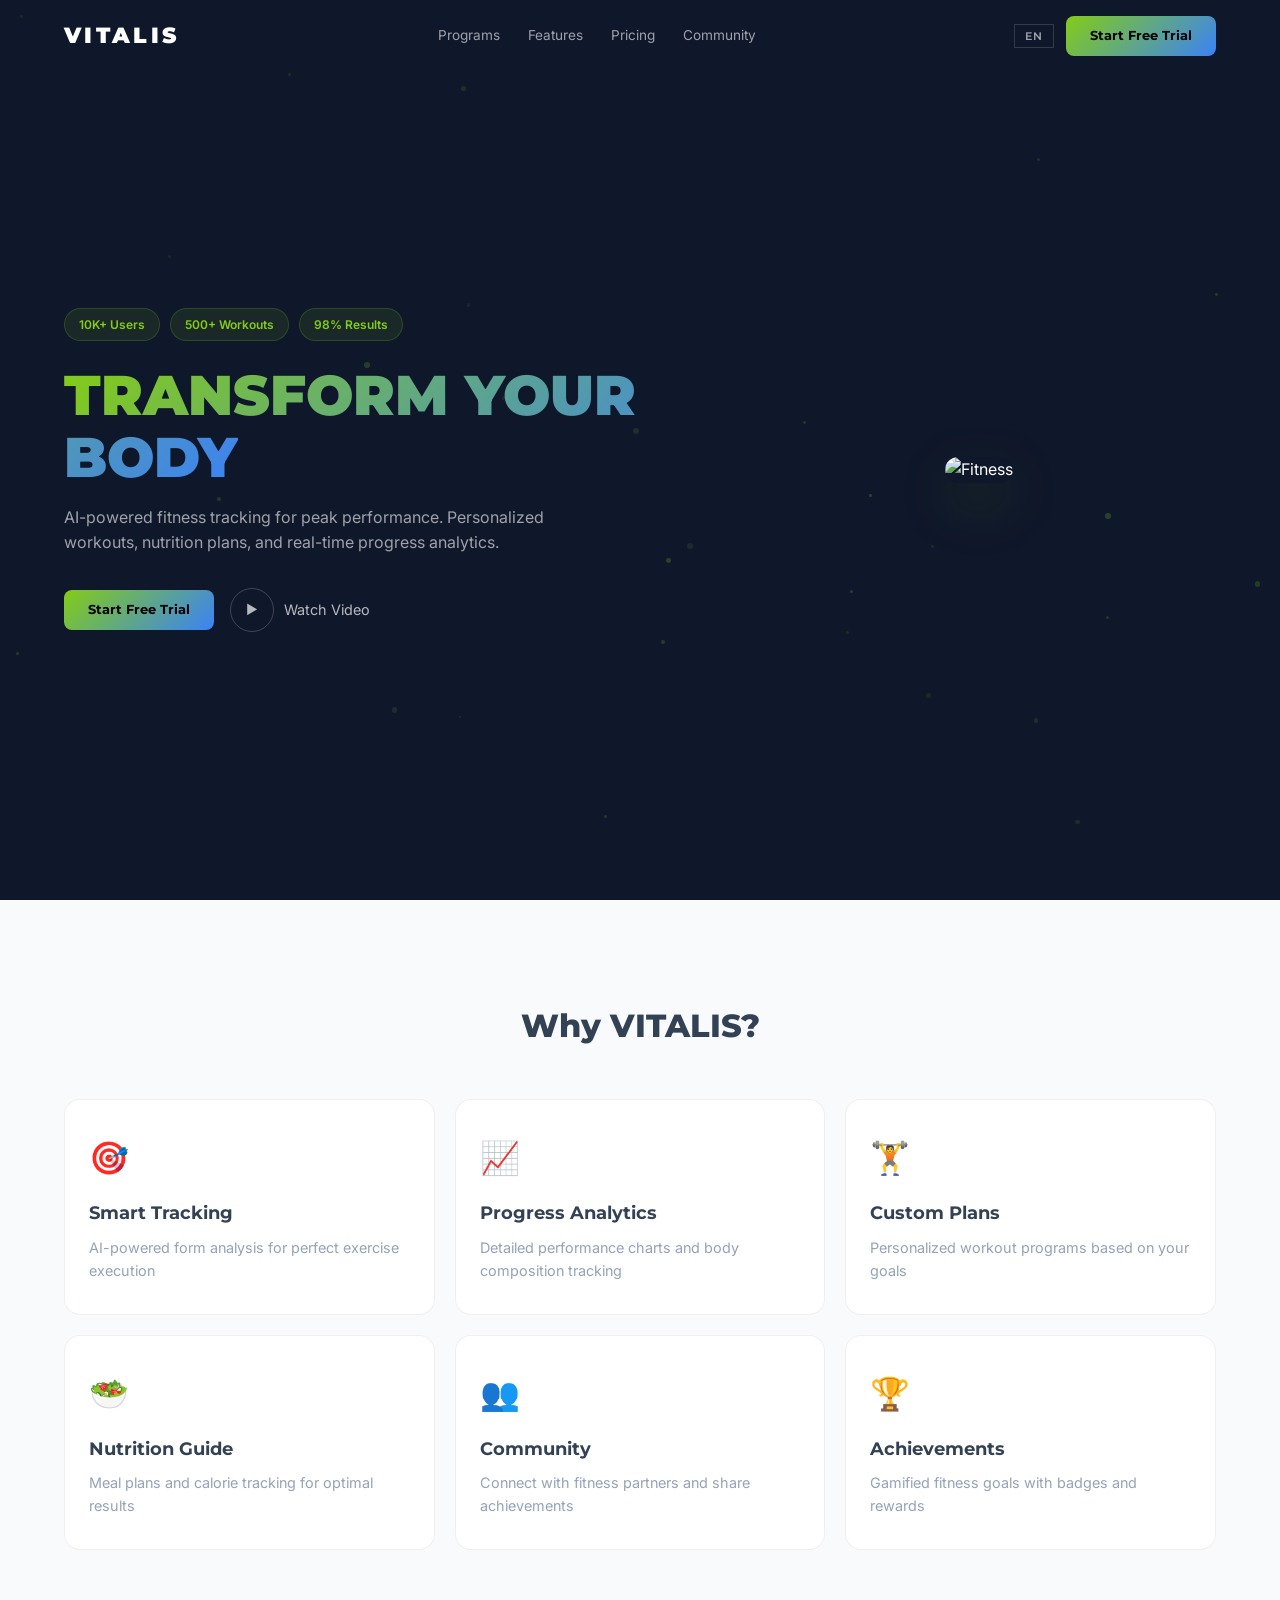
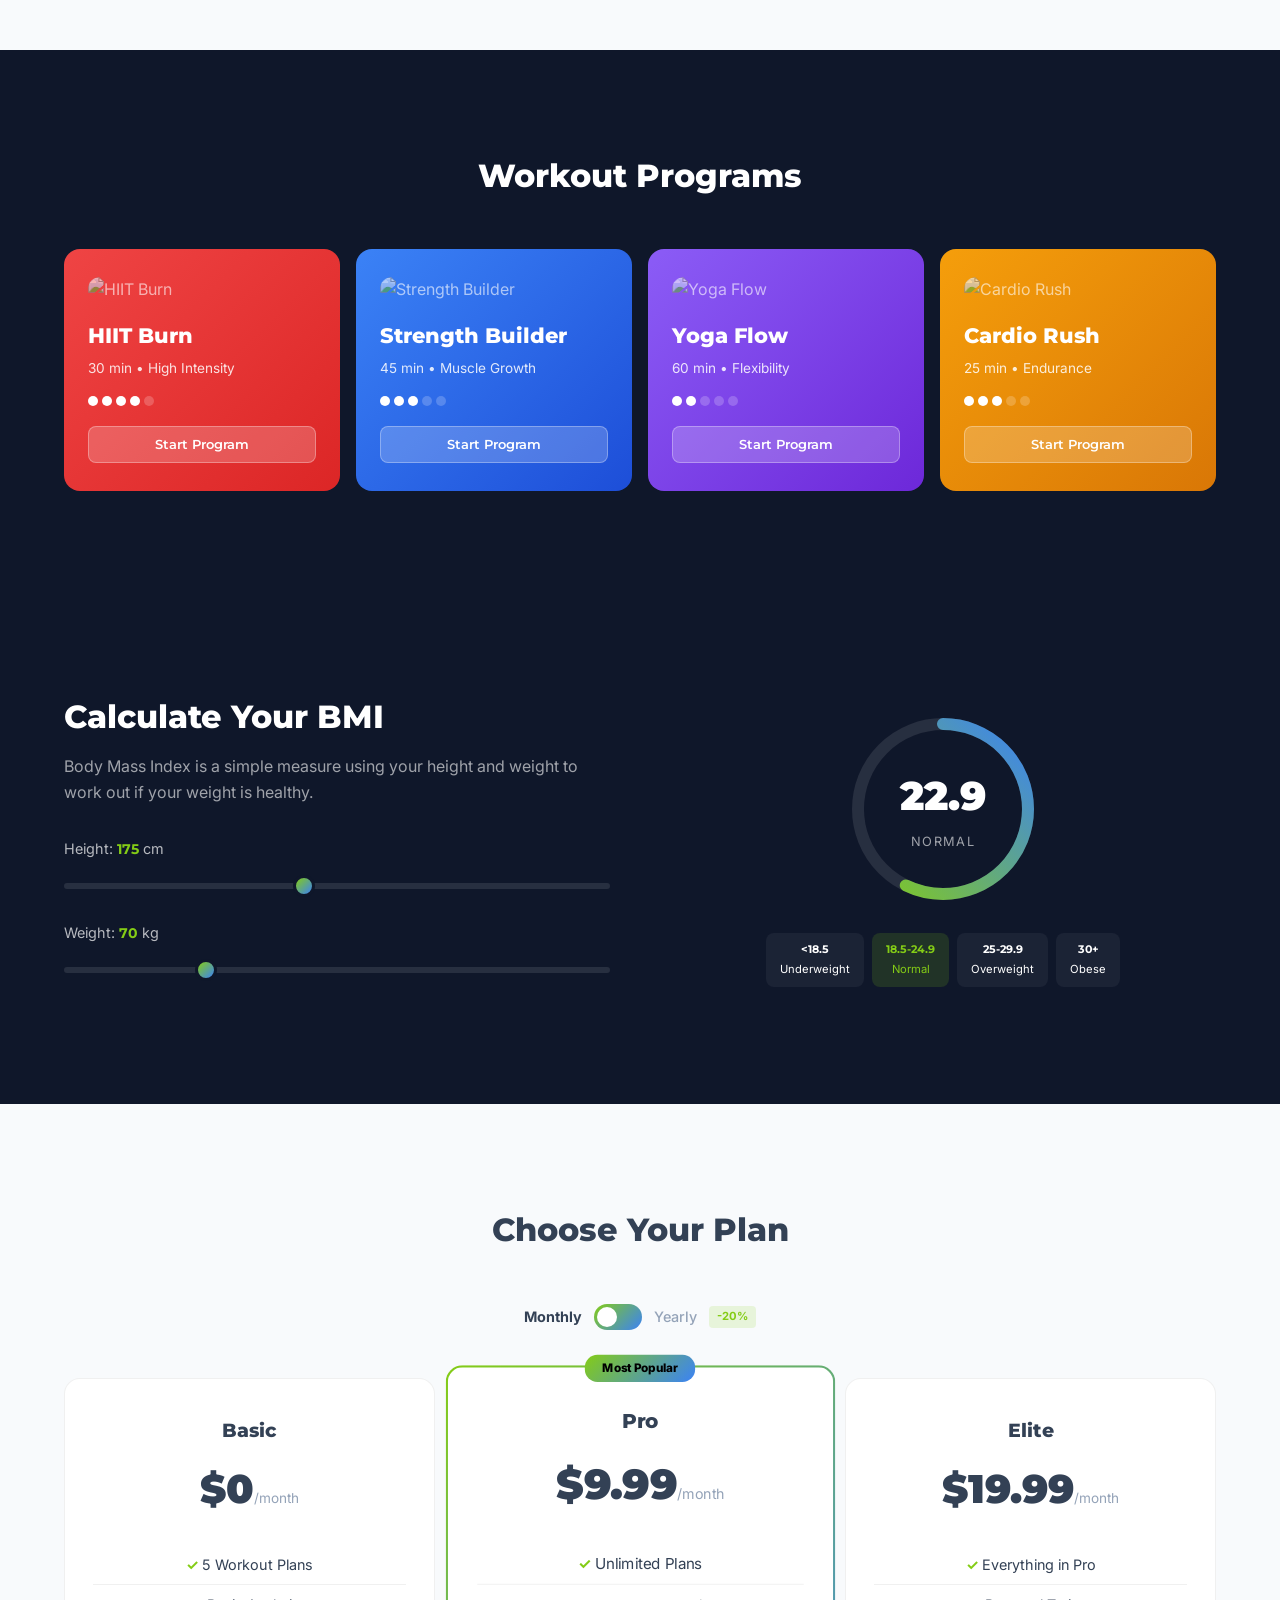
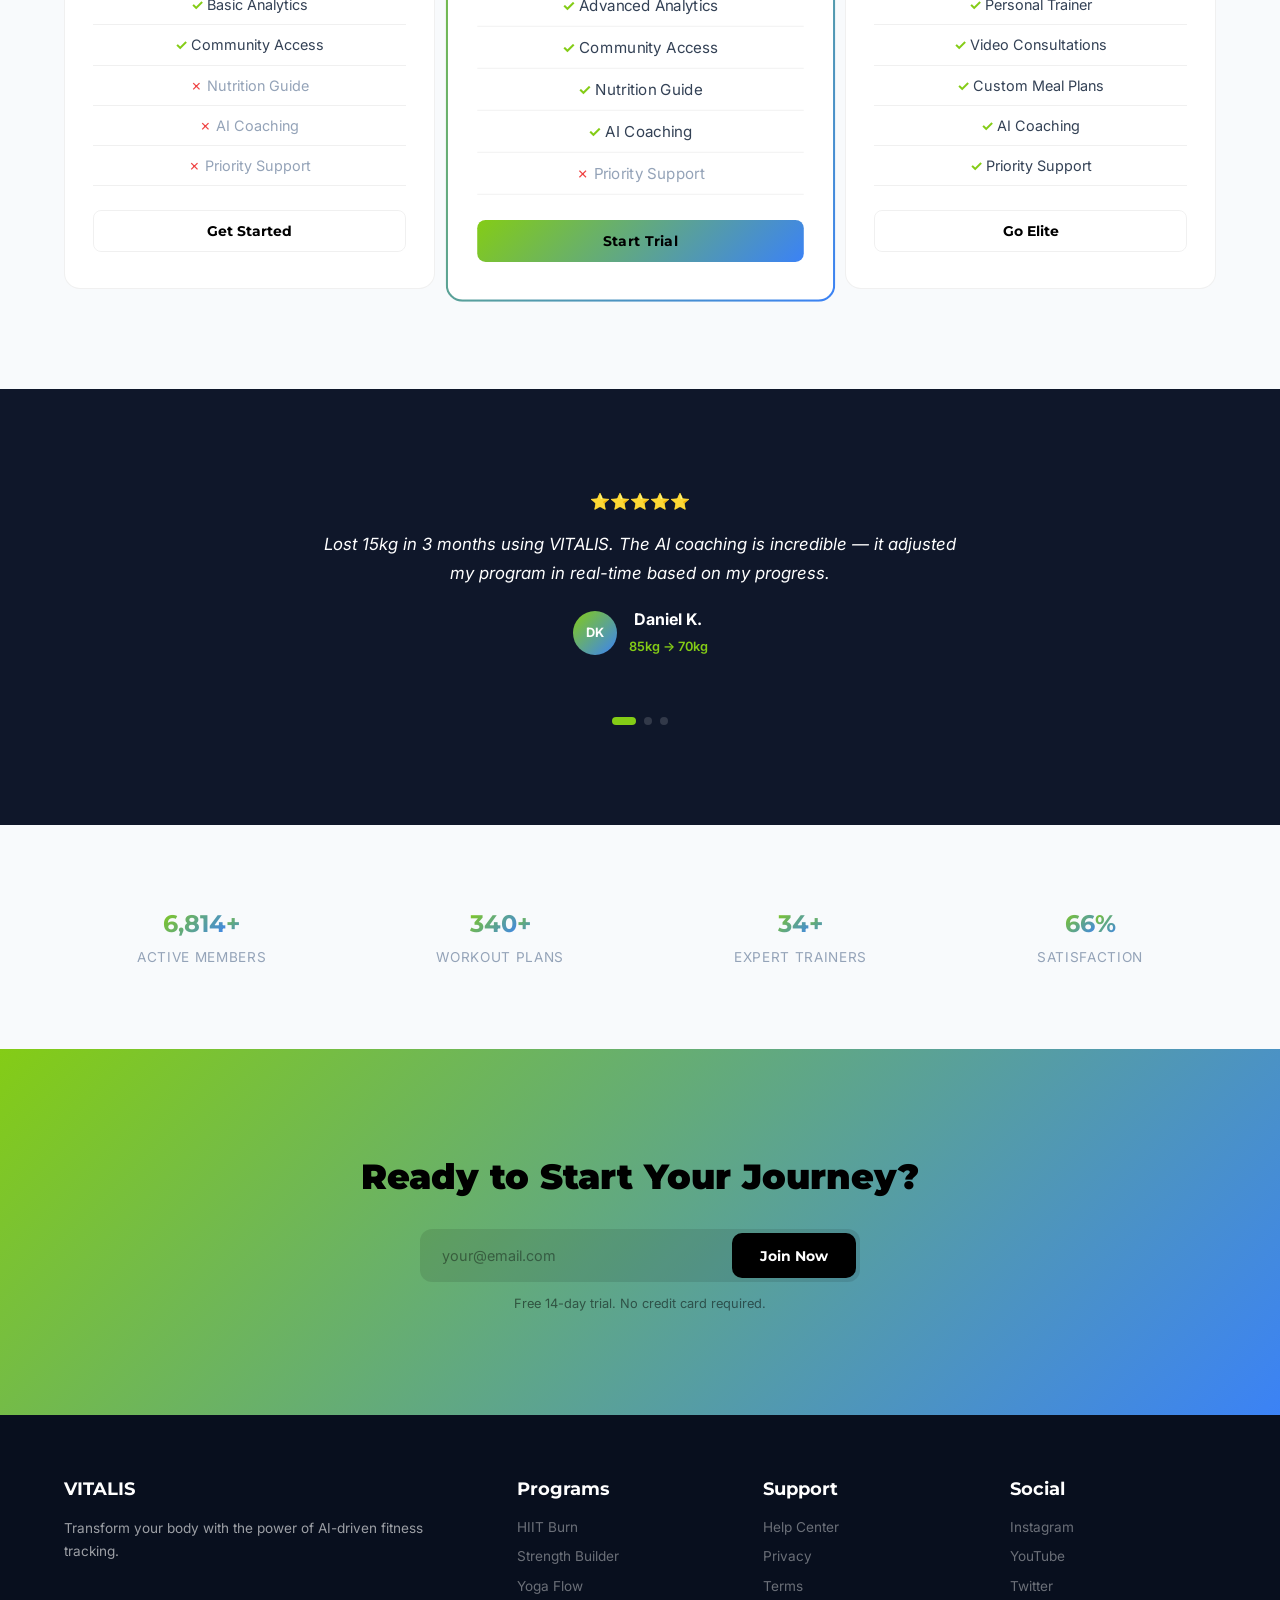
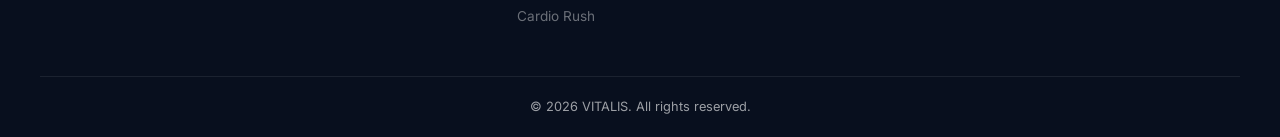
==== commit 437dd8c7: "Add placeholder photos from picsum.photos" ====
--- a/index.html
+++ b/index.html
@@ -51,19 +51,7 @@
             </div>
             <div class="hero-visual">
                 <div class="fitness-figure">
-                    <svg viewBox="0 0 300 400" fill="none">
-                        <circle cx="150" cy="70" r="30" fill="url(#headGrad)" opacity="0.6"/>
-                        <line x1="150" y1="100" x2="150" y2="230" stroke="url(#bodyGrad)" stroke-width="3"/>
-                        <line x1="150" y1="140" x2="100" y2="190" stroke="url(#bodyGrad)" stroke-width="3"/>
-                        <line x1="150" y1="140" x2="200" y2="170" stroke="url(#bodyGrad)" stroke-width="3"/>
-                        <line x1="150" y1="230" x2="110" y2="320" stroke="url(#bodyGrad)" stroke-width="3"/>
-                        <line x1="150" y1="230" x2="190" y2="320" stroke="url(#bodyGrad)" stroke-width="3"/>
-                        <circle cx="200" cy="170" r="12" fill="none" stroke="url(#bodyGrad)" stroke-width="2"/>
-                        <defs>
-                            <linearGradient id="headGrad" x1="0" y1="0" x2="1" y2="1"><stop stop-color="#84cc16"/><stop offset="1" stop-color="#3b82f6"/></linearGradient>
-                            <linearGradient id="bodyGrad" x1="0" y1="0" x2="0" y2="1"><stop stop-color="#84cc16"/><stop offset="1" stop-color="#3b82f6"/></linearGradient>
-                        </defs>
-                    </svg>
+                    <img src="https://picsum.photos/seed/fitness-hero/500/600" alt="Fitness" class="hero-fitness-photo">
                 </div>
             </div>
         </div>
@@ -90,24 +78,28 @@
             <h2 class="section-title light" data-lang-en="Workout Programs" data-lang-ru="Программы тренировок">Workout Programs</h2>
             <div class="programs-grid">
                 <div class="program-card" style="background:linear-gradient(135deg,#ef4444,#dc2626)">
+                    <img src="https://picsum.photos/seed/hiit-workout/400/200" alt="HIIT Burn" class="program-photo">
                     <h3>HIIT Burn</h3>
                     <p>30 min &bull; <span data-lang-en="High Intensity" data-lang-ru="Высокая интенсивность">High Intensity</span></p>
                     <div class="difficulty"><span class="dot filled"></span><span class="dot filled"></span><span class="dot filled"></span><span class="dot filled"></span><span class="dot"></span></div>
                     <button class="program-btn" data-lang-en="Start Program" data-lang-ru="Начать">Start Program</button>
                 </div>
                 <div class="program-card" style="background:linear-gradient(135deg,#3b82f6,#1d4ed8)">
+                    <img src="https://picsum.photos/seed/strength-training/400/200" alt="Strength Builder" class="program-photo">
                     <h3>Strength Builder</h3>
                     <p>45 min &bull; <span data-lang-en="Muscle Growth" data-lang-ru="Рост мышц">Muscle Growth</span></p>
                     <div class="difficulty"><span class="dot filled"></span><span class="dot filled"></span><span class="dot filled"></span><span class="dot"></span><span class="dot"></span></div>
                     <button class="program-btn" data-lang-en="Start Program" data-lang-ru="Начать">Start Program</button>
                 </div>
                 <div class="program-card" style="background:linear-gradient(135deg,#8b5cf6,#6d28d9)">
+                    <img src="https://picsum.photos/seed/yoga-flow/400/200" alt="Yoga Flow" class="program-photo">
                     <h3>Yoga Flow</h3>
                     <p>60 min &bull; <span data-lang-en="Flexibility" data-lang-ru="Гибкость">Flexibility</span></p>
                     <div class="difficulty"><span class="dot filled"></span><span class="dot filled"></span><span class="dot"></span><span class="dot"></span><span class="dot"></span></div>
                     <button class="program-btn" data-lang-en="Start Program" data-lang-ru="Начать">Start Program</button>
                 </div>
                 <div class="program-card" style="background:linear-gradient(135deg,#f59e0b,#d97706)">
+                    <img src="https://picsum.photos/seed/cardio-running/400/200" alt="Cardio Rush" class="program-photo">
                     <h3>Cardio Rush</h3>
                     <p>25 min &bull; <span data-lang-en="Endurance" data-lang-ru="Выносливость">Endurance</span></p>
                     <div class="difficulty"><span class="dot filled"></span><span class="dot filled"></span><span class="dot filled"></span><span class="dot"></span><span class="dot"></span></div>
--- a/style.css
+++ b/style.css
@@ -413,3 +413,19 @@
     .footer-inner { grid-template-columns: 1fr; }
     .hero-ctas { flex-direction: column; }
 }
+
+/* ===== PLACEHOLDER IMAGES ===== */
+.hero-fitness-photo {
+    width: 100%; max-width: 350px; height: auto;
+    border-radius: 20px;
+    box-shadow: 0 20px 60px rgba(132,204,22,0.15);
+}
+
+.program-card { position: relative; overflow: hidden; }
+.program-photo {
+    width: 100%; height: 120px;
+    object-fit: cover;
+    border-radius: 12px;
+    margin-bottom: 16px;
+    opacity: 0.6;
+}
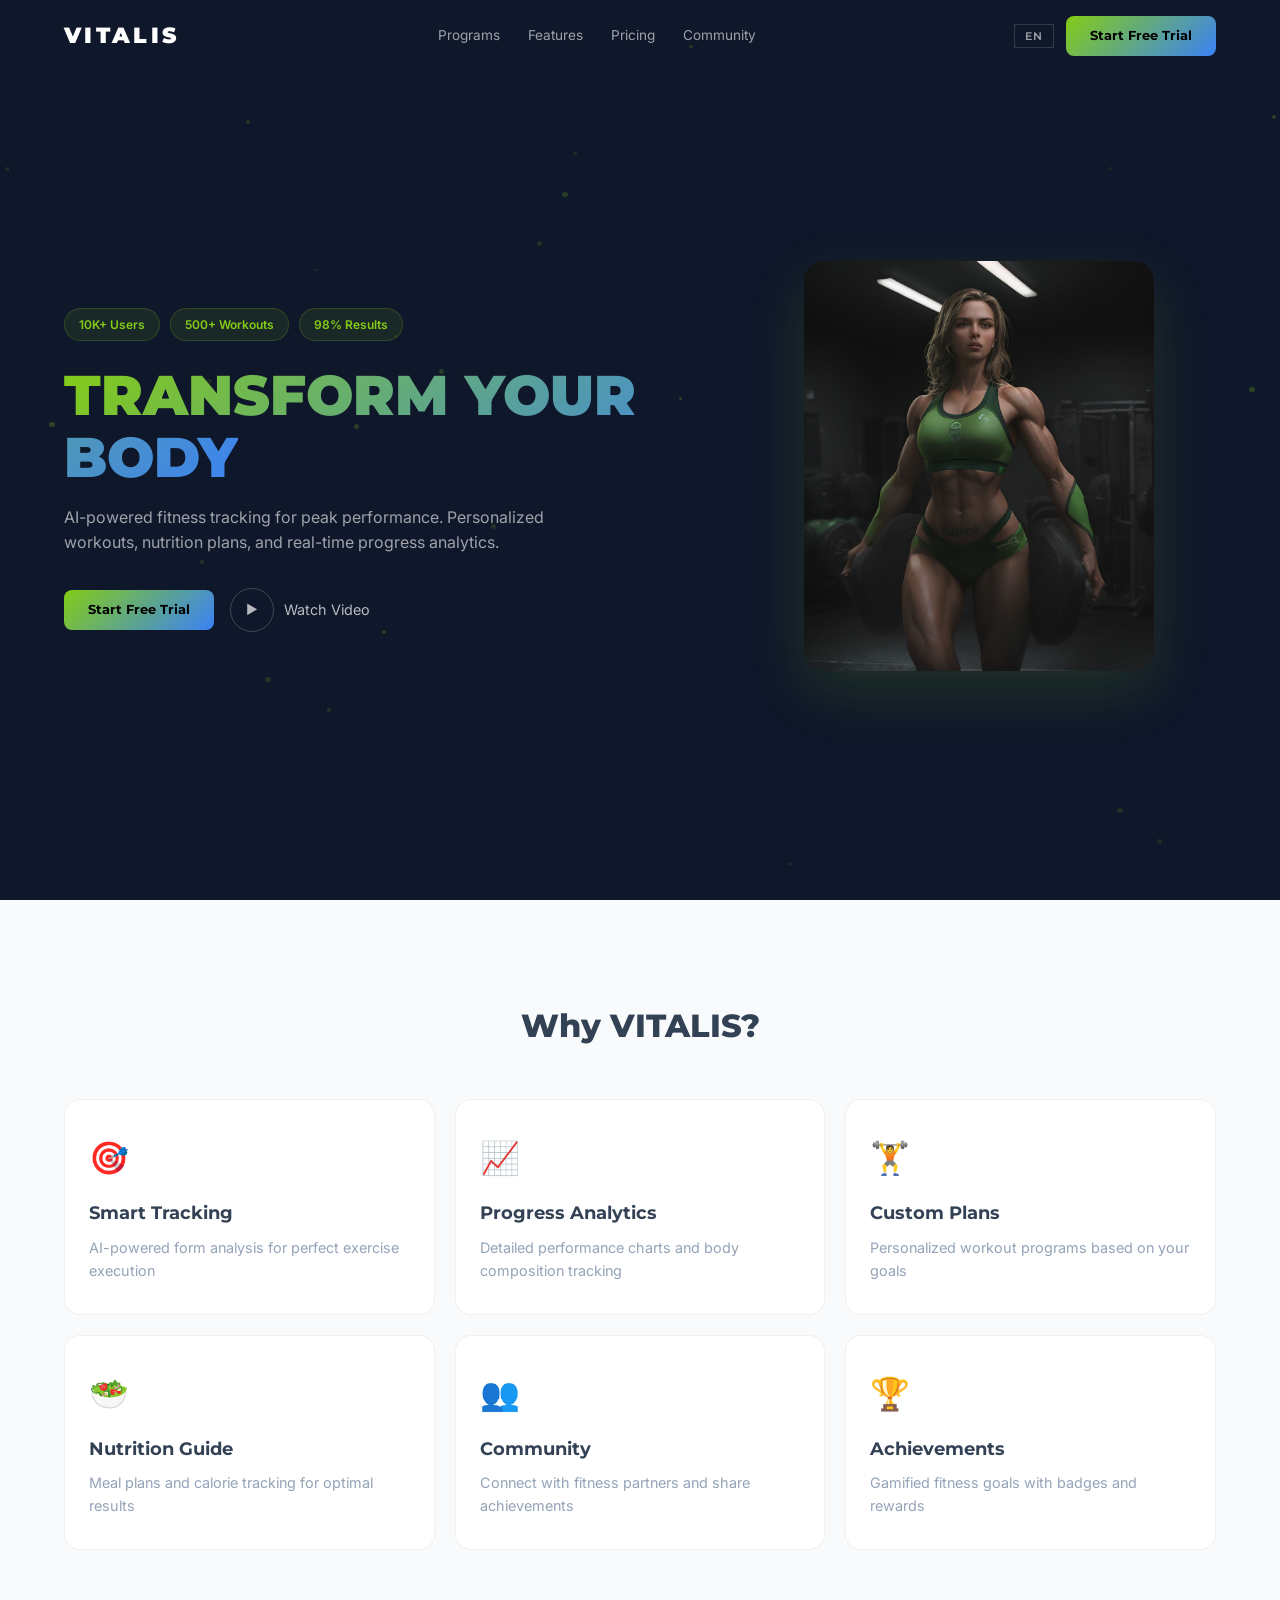
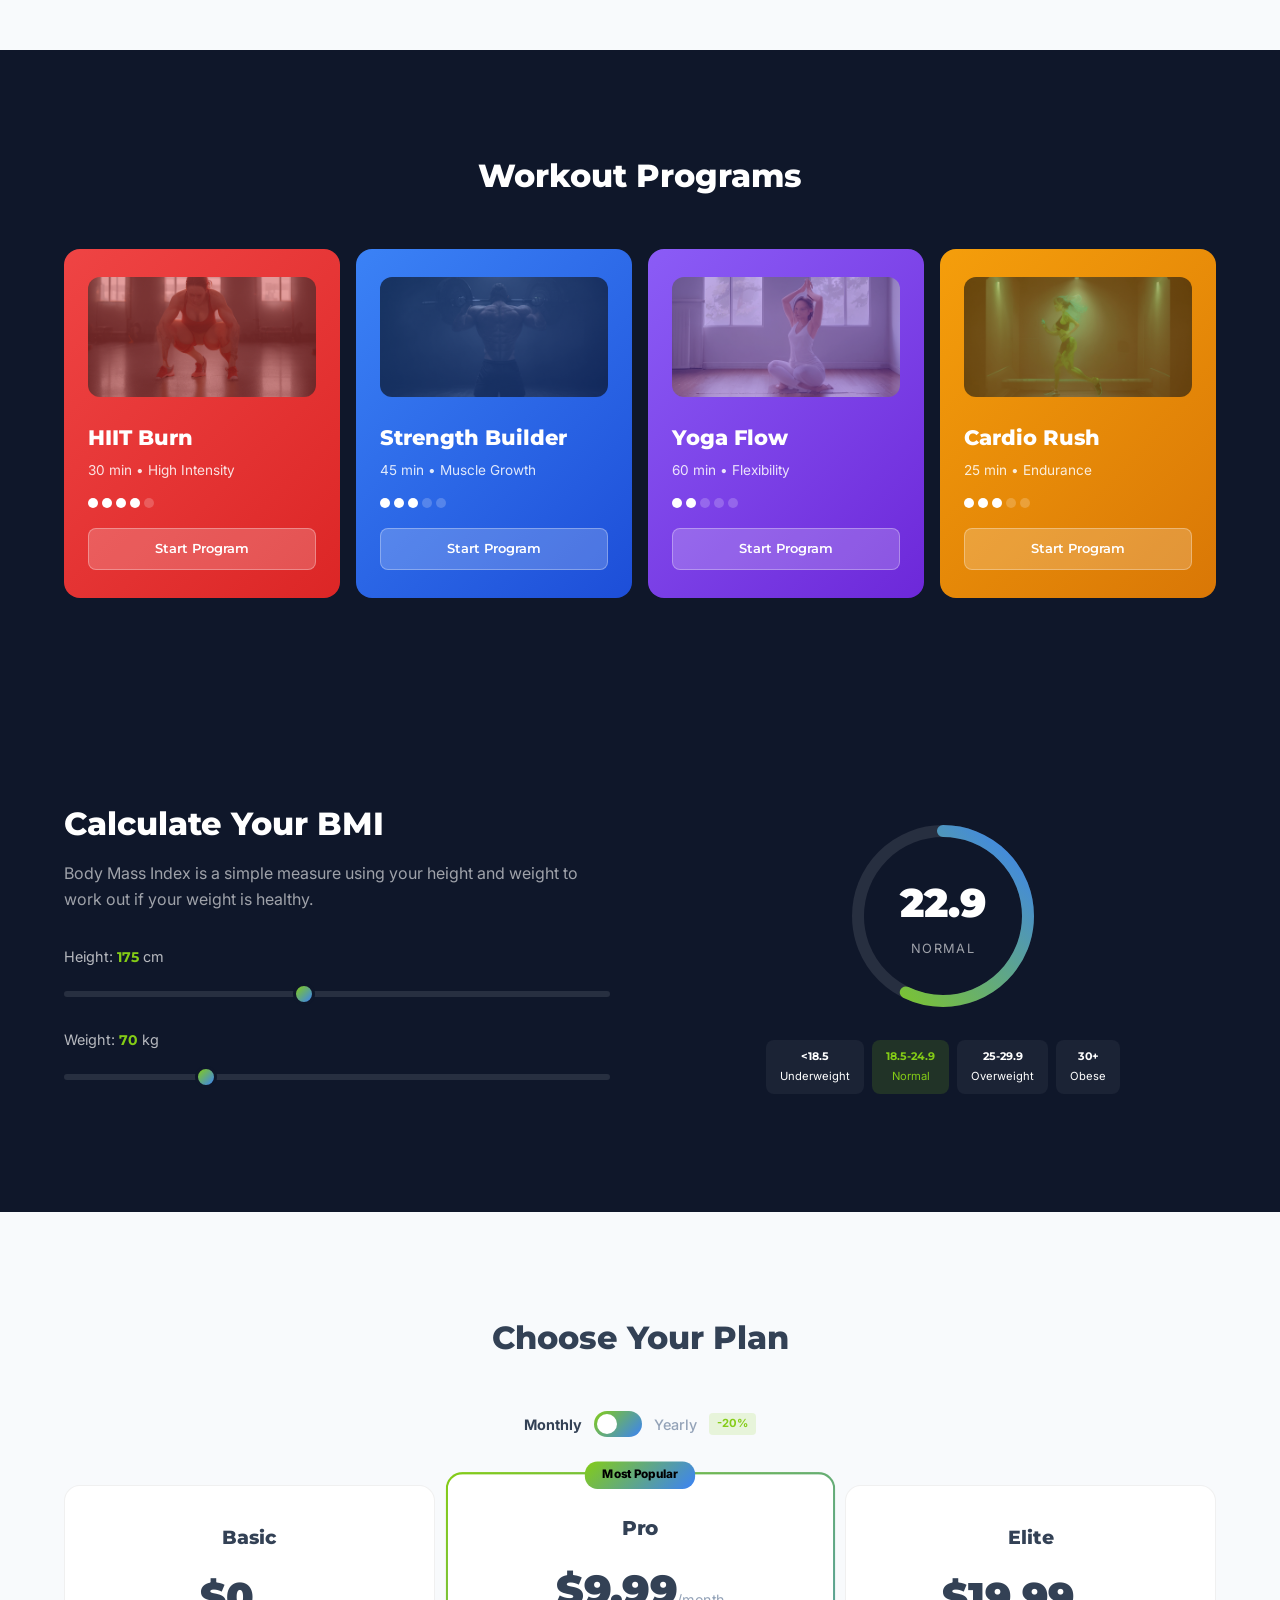
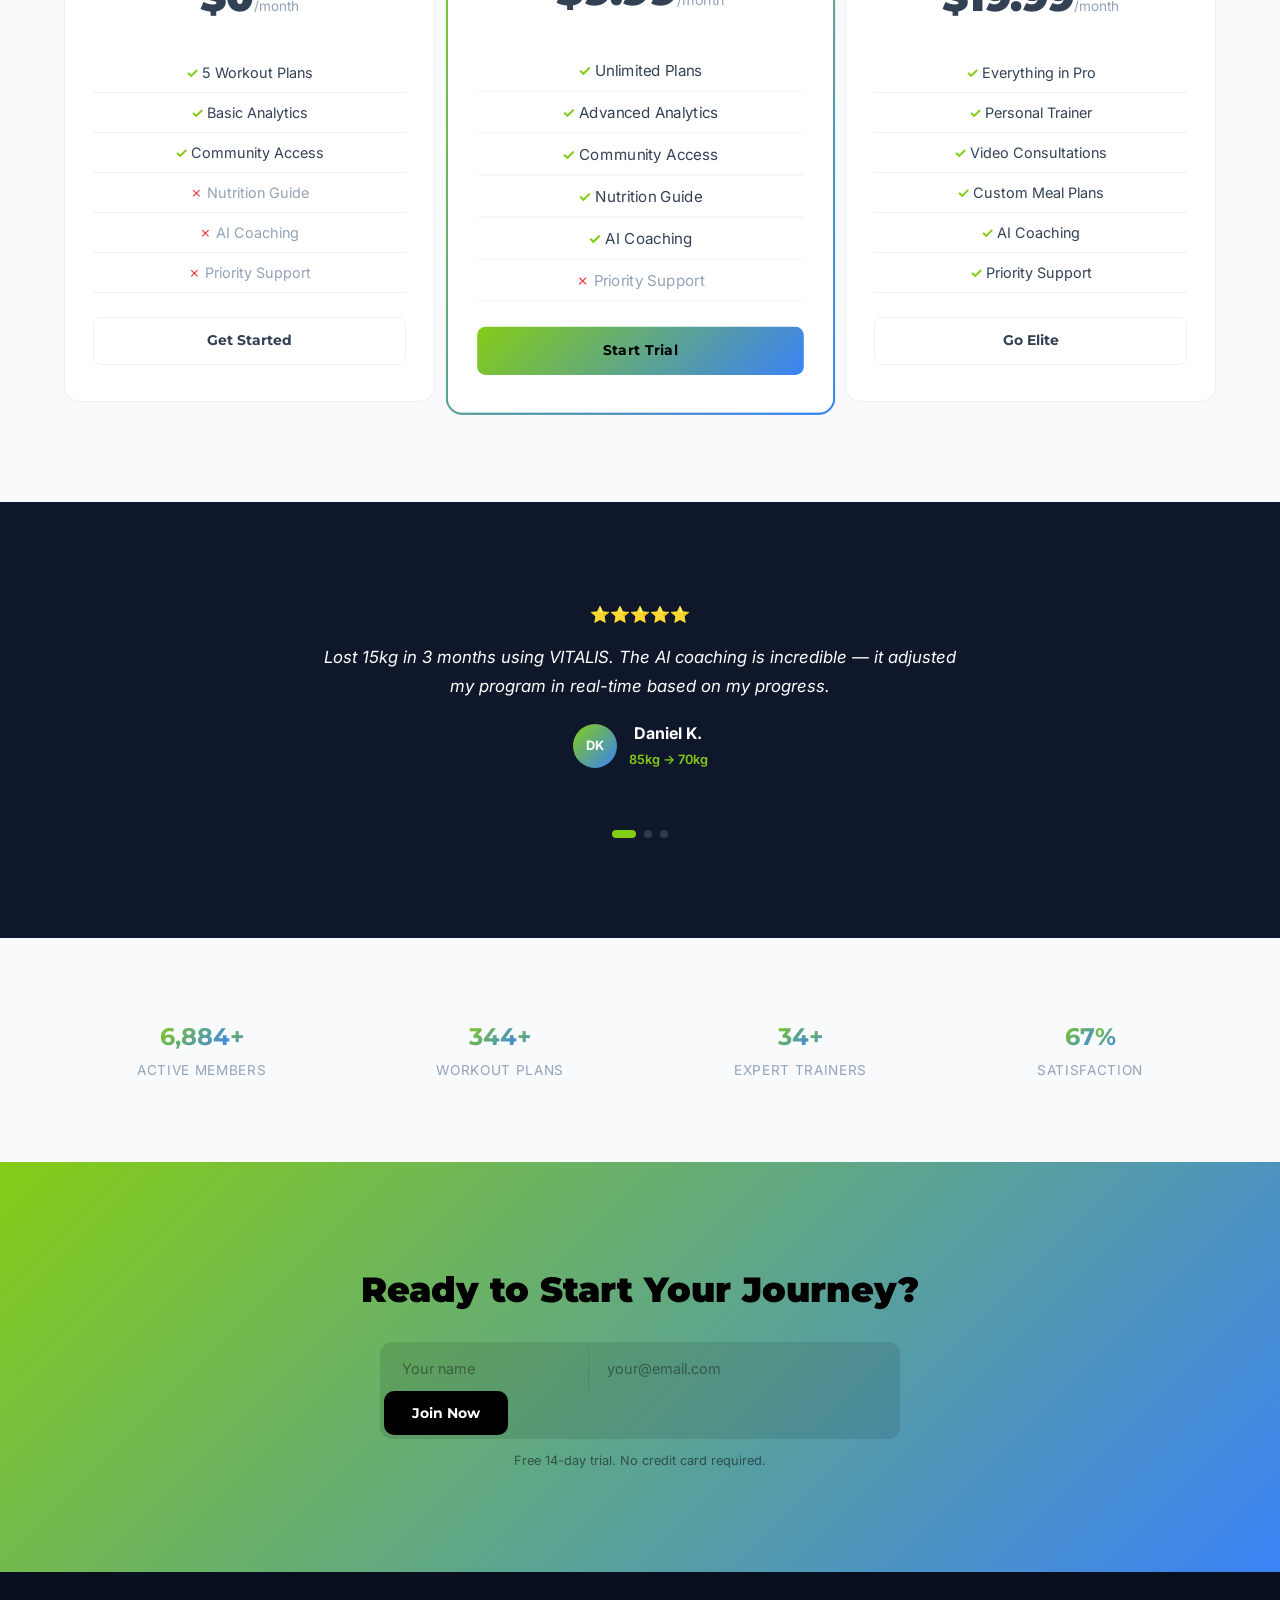
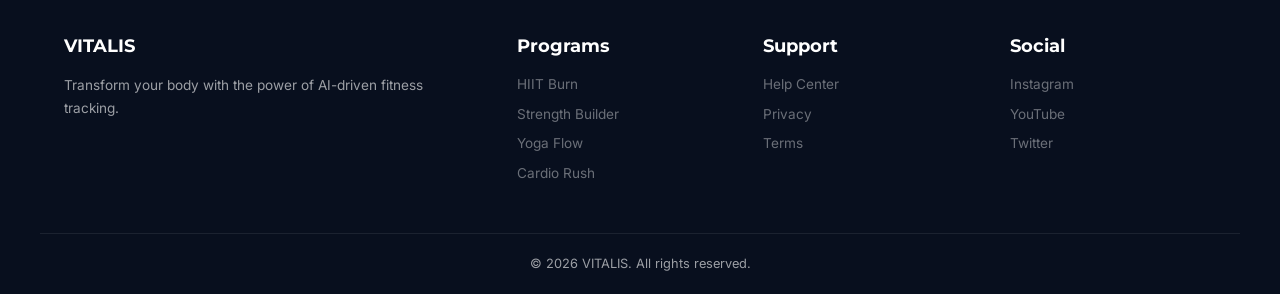
==== commit 7d564d32: "Fix functionality: buttons, navigation, forms" ====
--- a/index.html
+++ b/index.html
@@ -51,7 +51,7 @@
             </div>
             <div class="hero-visual">
                 <div class="fitness-figure">
-                    <img src="https://picsum.photos/seed/fitness-hero/500/600" alt="Fitness" class="hero-fitness-photo">
+                    <img src="images/fitness-hero.png" alt="Fitness" class="hero-fitness-photo">
                 </div>
             </div>
         </div>
@@ -78,32 +78,32 @@
             <h2 class="section-title light" data-lang-en="Workout Programs" data-lang-ru="Программы тренировок">Workout Programs</h2>
             <div class="programs-grid">
                 <div class="program-card" style="background:linear-gradient(135deg,#ef4444,#dc2626)">
-                    <img src="https://picsum.photos/seed/hiit-workout/400/200" alt="HIIT Burn" class="program-photo">
+                    <img src="images/hiit-workout.png" alt="HIIT Burn" class="program-photo">
                     <h3>HIIT Burn</h3>
                     <p>30 min &bull; <span data-lang-en="High Intensity" data-lang-ru="Высокая интенсивность">High Intensity</span></p>
                     <div class="difficulty"><span class="dot filled"></span><span class="dot filled"></span><span class="dot filled"></span><span class="dot filled"></span><span class="dot"></span></div>
-                    <button class="program-btn" data-lang-en="Start Program" data-lang-ru="Начать">Start Program</button>
+                    <a href="#cta" class="program-btn" data-lang-en="Start Program" data-lang-ru="Начать">Start Program</a>
                 </div>
                 <div class="program-card" style="background:linear-gradient(135deg,#3b82f6,#1d4ed8)">
-                    <img src="https://picsum.photos/seed/strength-training/400/200" alt="Strength Builder" class="program-photo">
+                    <img src="images/strength-training.png" alt="Strength Builder" class="program-photo">
                     <h3>Strength Builder</h3>
                     <p>45 min &bull; <span data-lang-en="Muscle Growth" data-lang-ru="Рост мышц">Muscle Growth</span></p>
                     <div class="difficulty"><span class="dot filled"></span><span class="dot filled"></span><span class="dot filled"></span><span class="dot"></span><span class="dot"></span></div>
-                    <button class="program-btn" data-lang-en="Start Program" data-lang-ru="Начать">Start Program</button>
+                    <a href="#cta" class="program-btn" data-lang-en="Start Program" data-lang-ru="Начать">Start Program</a>
                 </div>
                 <div class="program-card" style="background:linear-gradient(135deg,#8b5cf6,#6d28d9)">
-                    <img src="https://picsum.photos/seed/yoga-flow/400/200" alt="Yoga Flow" class="program-photo">
+                    <img src="images/yoga-flow.png" alt="Yoga Flow" class="program-photo">
                     <h3>Yoga Flow</h3>
                     <p>60 min &bull; <span data-lang-en="Flexibility" data-lang-ru="Гибкость">Flexibility</span></p>
                     <div class="difficulty"><span class="dot filled"></span><span class="dot filled"></span><span class="dot"></span><span class="dot"></span><span class="dot"></span></div>
-                    <button class="program-btn" data-lang-en="Start Program" data-lang-ru="Начать">Start Program</button>
+                    <a href="#cta" class="program-btn" data-lang-en="Start Program" data-lang-ru="Начать">Start Program</a>
                 </div>
                 <div class="program-card" style="background:linear-gradient(135deg,#f59e0b,#d97706)">
-                    <img src="https://picsum.photos/seed/cardio-running/400/200" alt="Cardio Rush" class="program-photo">
+                    <img src="images/cardio-running.png" alt="Cardio Rush" class="program-photo">
                     <h3>Cardio Rush</h3>
                     <p>25 min &bull; <span data-lang-en="Endurance" data-lang-ru="Выносливость">Endurance</span></p>
                     <div class="difficulty"><span class="dot filled"></span><span class="dot filled"></span><span class="dot filled"></span><span class="dot"></span><span class="dot"></span></div>
-                    <button class="program-btn" data-lang-en="Start Program" data-lang-ru="Начать">Start Program</button>
+                    <a href="#cta" class="program-btn" data-lang-en="Start Program" data-lang-ru="Начать">Start Program</a>
                 </div>
             </div>
         </div>
@@ -170,7 +170,7 @@
                         <li class="no" data-lang-en="AI Coaching" data-lang-ru="ИИ-тренер">AI Coaching</li>
                         <li class="no" data-lang-en="Priority Support" data-lang-ru="Приоритет поддержка">Priority Support</li>
                     </ul>
-                    <button class="price-btn" data-lang-en="Get Started" data-lang-ru="Начать">Get Started</button>
+                    <a href="#cta" class="price-btn" data-lang-en="Get Started" data-lang-ru="Начать">Get Started</a>
                 </div>
                 <div class="price-card popular">
                     <div class="popular-badge" data-lang-en="Most Popular" data-lang-ru="Популярный">Most Popular</div>
@@ -184,7 +184,7 @@
                         <li class="yes" data-lang-en="AI Coaching" data-lang-ru="ИИ-тренер">AI Coaching</li>
                         <li class="no" data-lang-en="Priority Support" data-lang-ru="Приоритет поддержка">Priority Support</li>
                     </ul>
-                    <button class="price-btn primary" data-lang-en="Start Trial" data-lang-ru="Начать триал">Start Trial</button>
+                    <a href="#cta" class="price-btn primary" data-lang-en="Start Trial" data-lang-ru="Начать триал">Start Trial</a>
                 </div>
                 <div class="price-card">
                     <h3 data-lang-en="Elite" data-lang-ru="Элит">Elite</h3>
@@ -197,7 +197,7 @@
                         <li class="yes" data-lang-en="AI Coaching" data-lang-ru="ИИ-тренер">AI Coaching</li>
                         <li class="yes" data-lang-en="Priority Support" data-lang-ru="Приоритет поддержка">Priority Support</li>
                     </ul>
-                    <button class="price-btn" data-lang-en="Go Elite" data-lang-ru="Стать Элит">Go Elite</button>
+                    <a href="#cta" class="price-btn" data-lang-en="Go Elite" data-lang-ru="Стать Элит">Go Elite</a>
                 </div>
             </div>
         </div>
@@ -257,7 +257,8 @@
         <div class="container cta-inner">
             <h2 data-lang-en="Ready to Start Your Journey?" data-lang-ru="Готовы начать свой путь?">Ready to Start Your Journey?</h2>
             <form class="cta-form" id="ctaForm">
-                <input type="email" placeholder="your@email.com" required>
+                <input type="text" name="name" placeholder="Your name" data-placeholder-en="Your name" data-placeholder-ru="Ваше имя" required>
+                <input type="email" name="email" placeholder="your@email.com" required>
                 <button type="submit" data-lang-en="Join Now" data-lang-ru="Присоединиться">Join Now</button>
             </form>
             <p class="cta-note" data-lang-en="Free 14-day trial. No credit card required." data-lang-ru="Бесплатный 14-дневный триал. Карта не нужна.">Free 14-day trial. No credit card required.</p>
--- a/style.css
+++ b/style.css
@@ -14,7 +14,7 @@
     --gradient: linear-gradient(135deg, var(--lime), var(--blue));
 }
 *, *::before, *::after { margin: 0; padding: 0; box-sizing: border-box; }
-html { scroll-behavior: smooth; }
+html { scroll-behavior: smooth; overflow-x: hidden; }
 body {
     font-family: 'Inter', -apple-system, sans-serif;
     background: var(--light); color: var(--text);
@@ -168,6 +168,7 @@
 }
 .dot.filled { background: #fff; }
 .program-btn {
+    display: block; text-align: center; text-decoration: none;
     padding: 10px 20px; background: rgba(255,255,255,0.2);
     border: 1px solid rgba(255,255,255,0.3);
     color: #fff; border-radius: 8px; font-weight: 600;
@@ -287,9 +288,10 @@
 .price-card li.no::before { content: '✗ '; color: #ef4444; }
 
 .price-btn {
+    display: block; text-align: center; text-decoration: none;
     width: 100%; padding: 12px; border: 1px solid var(--border);
     background: none; border-radius: 8px; font-weight: 700;
-    font-size: 0.85rem; cursor: pointer;
+    font-size: 0.85rem; cursor: pointer; color: var(--text);
     font-family: 'Montserrat', sans-serif;
     transition: all var(--transition);
 }
@@ -350,8 +352,13 @@
 .cta-section { padding: 100px 0; background: var(--gradient); text-align: center; }
 .cta-inner h2 { font-size: 2.2rem; font-weight: 900; color: #000; margin-bottom: 24px; }
 .cta-form {
-    display: flex; max-width: 440px; margin: 0 auto 12px;
+    display: flex; flex-wrap: wrap; max-width: 520px; margin: 0 auto 12px;
     background: rgba(0,0,0,0.1); border-radius: 12px; padding: 4px;
+    gap: 0;
+}
+.cta-form input[type="text"] {
+    flex: 0 0 40%; min-width: 0;
+    border-right: 1px solid rgba(0,0,0,0.1);
 }
 .cta-form input {
     flex: 1; padding: 14px 18px; background: none; border: none;
@@ -412,6 +419,18 @@
     .bmi-scale { flex-wrap: wrap; justify-content: center; }
     .footer-inner { grid-template-columns: 1fr; }
     .hero-ctas { flex-direction: column; }
+    .cta-form {
+        flex-direction: column; border-radius: 12px;
+    }
+    .cta-form input[type="text"] {
+        flex: 1; border-right: none;
+        border-bottom: 1px solid rgba(0,0,0,0.1);
+    }
+    .cta-form input[type="email"] { flex: 1; }
+    .cta-form button { width: 100%; border-radius: 10px; }
+    .community-stats { flex-direction: column; align-items: center; }
+    .cs-num { font-size: 2.2rem; }
+    .header-inner { padding: 0 12px; }
 }
 
 /* ===== PLACEHOLDER IMAGES ===== */
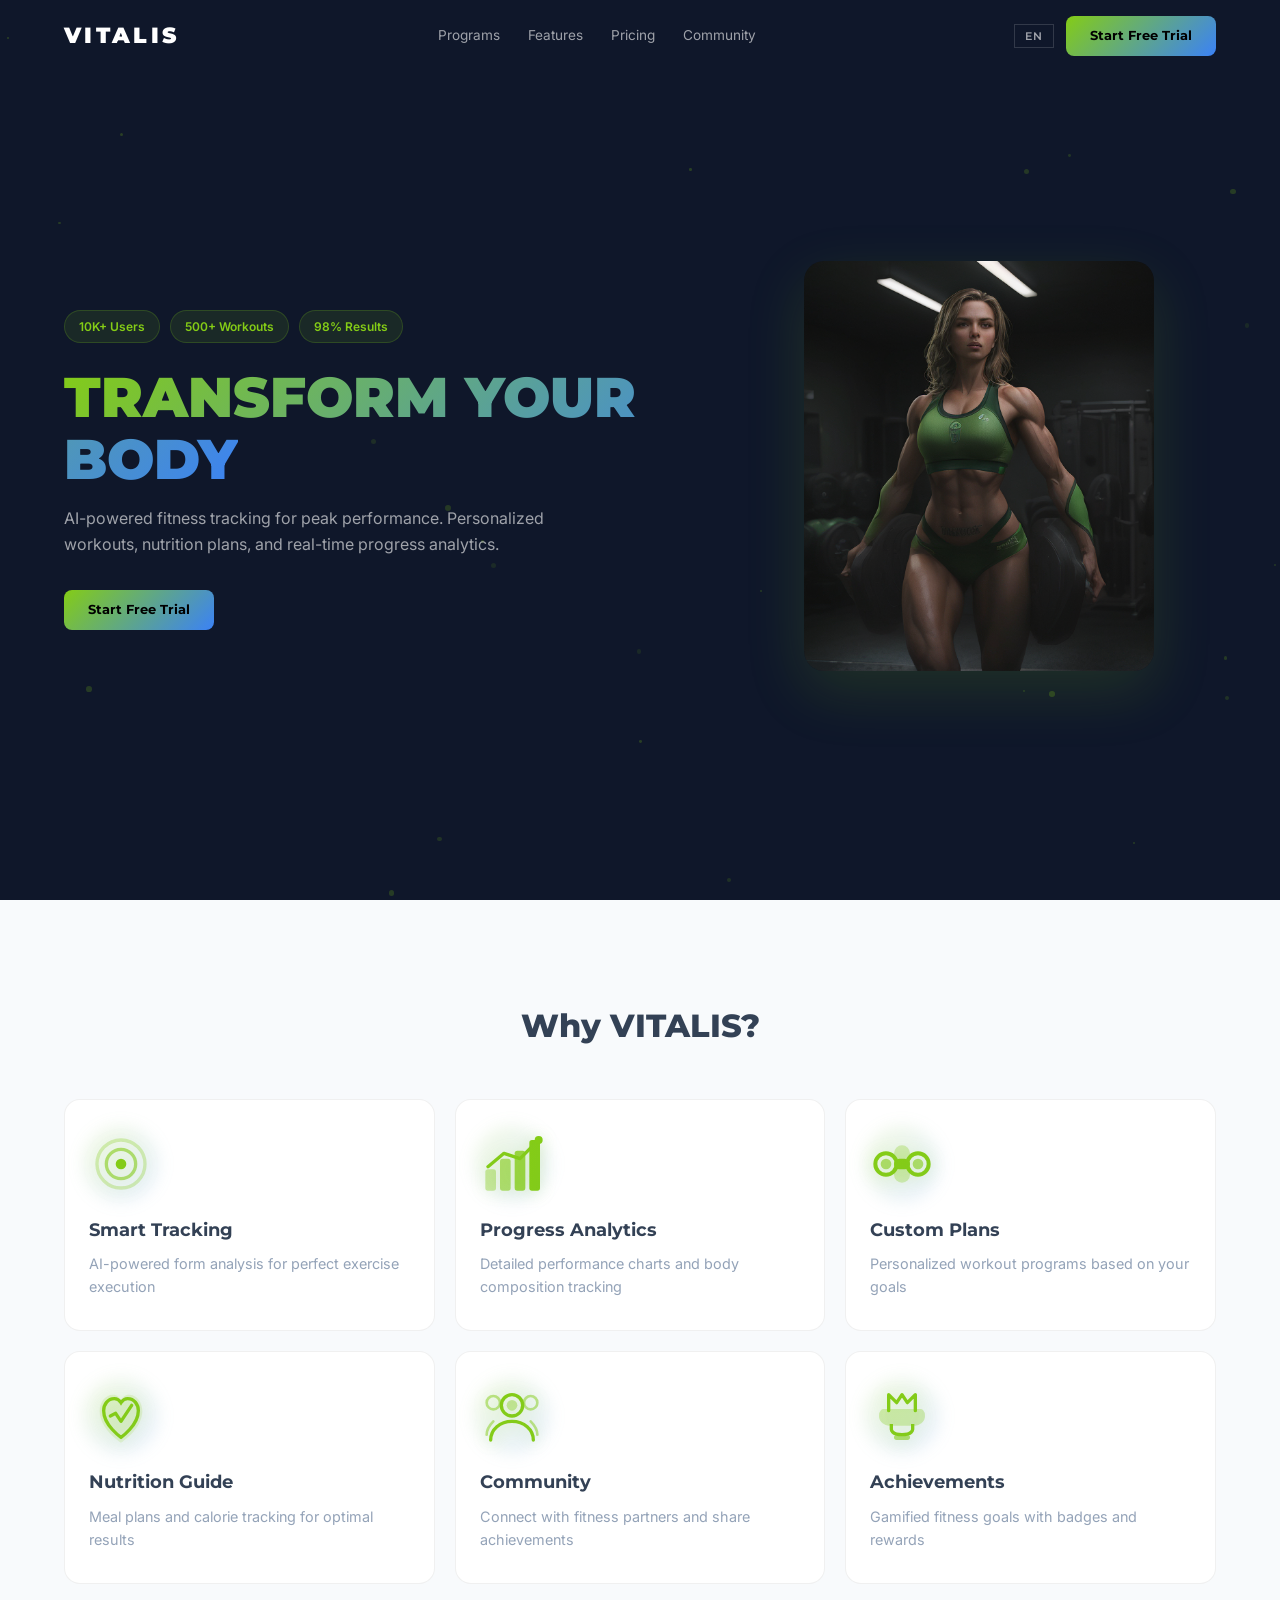
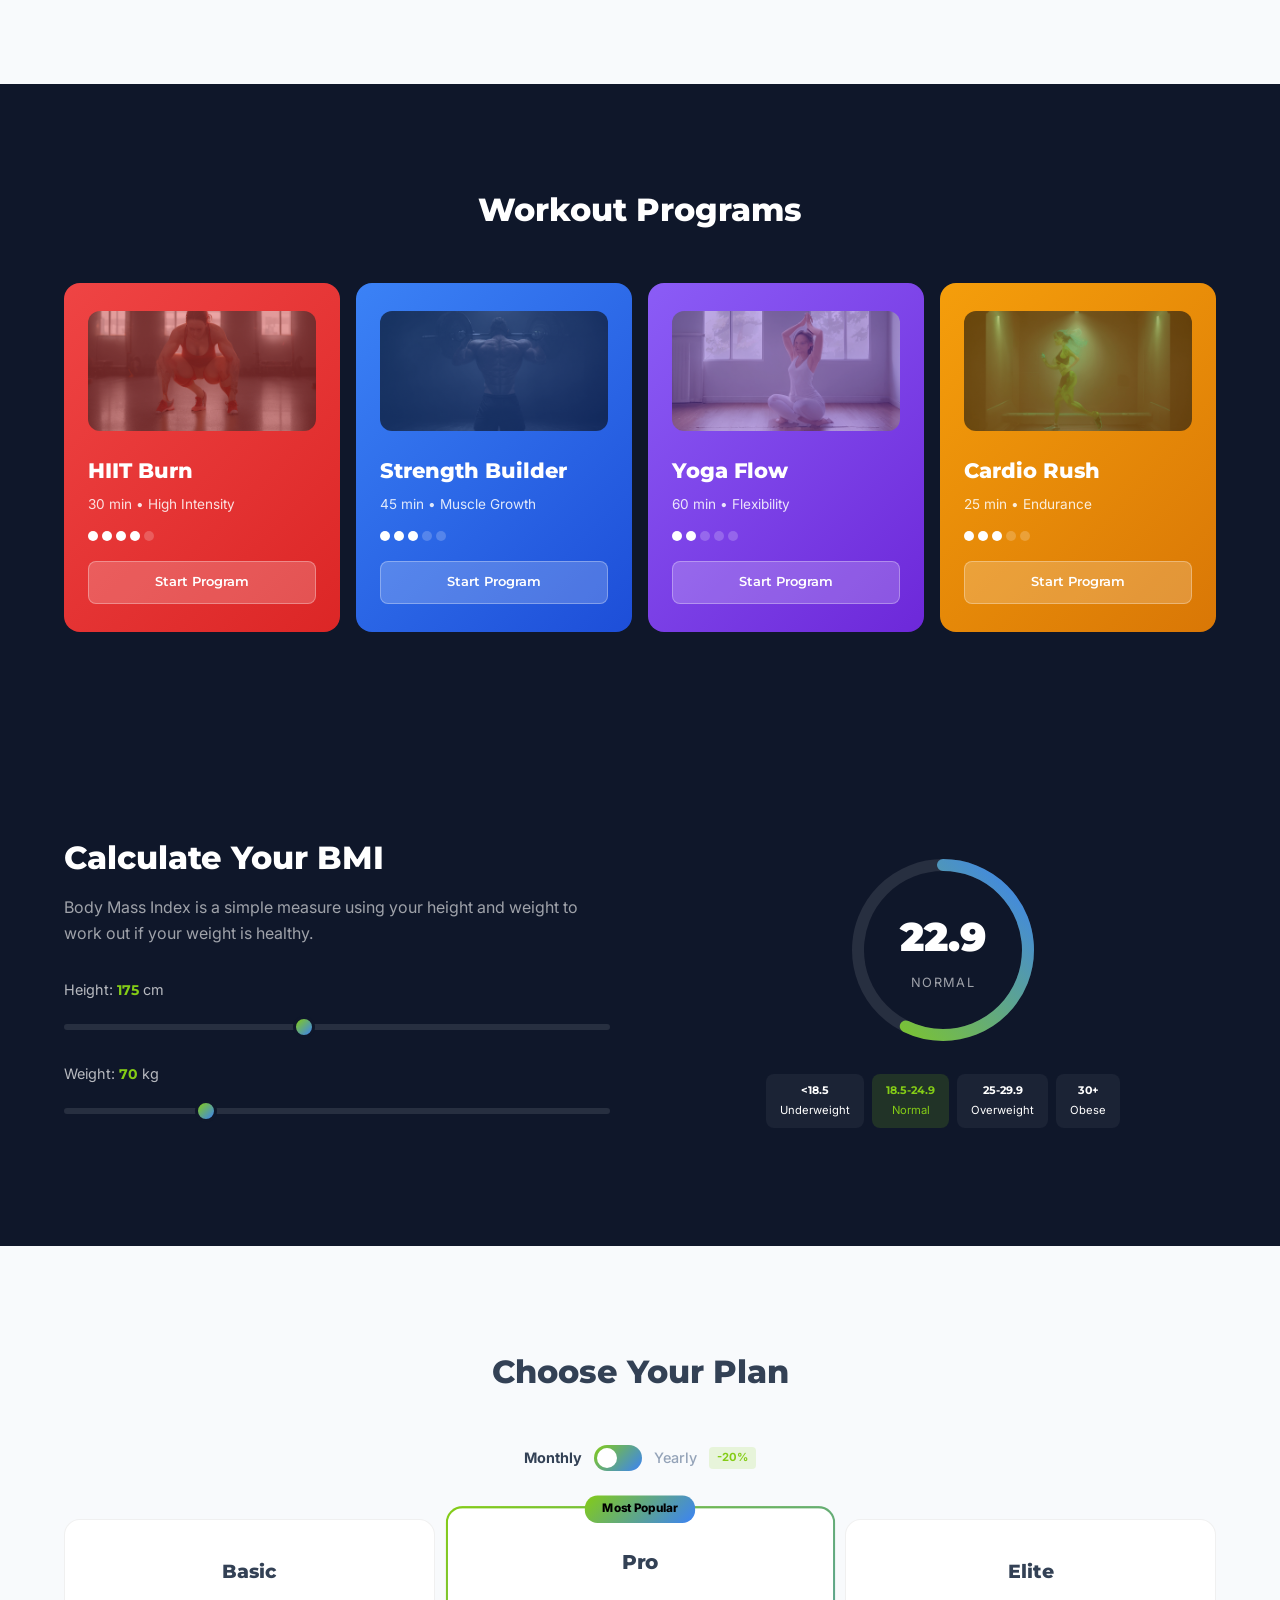
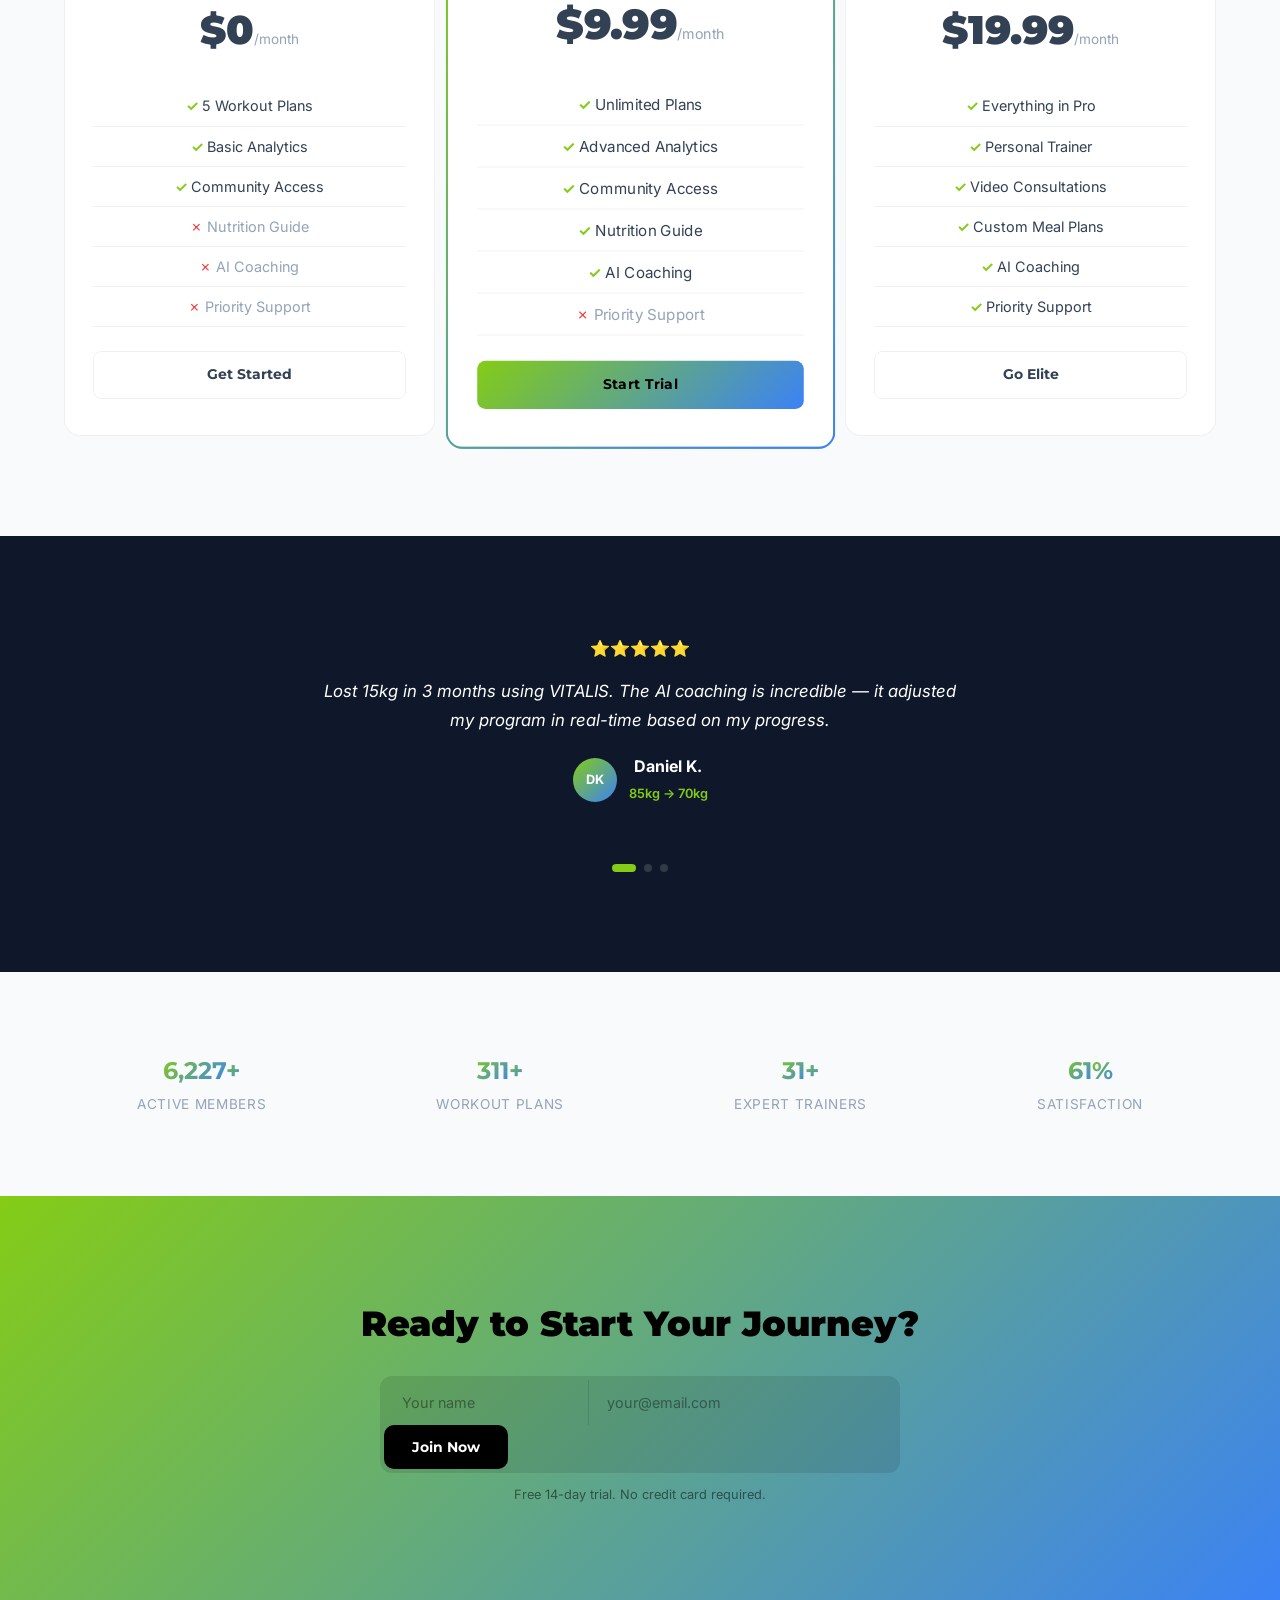
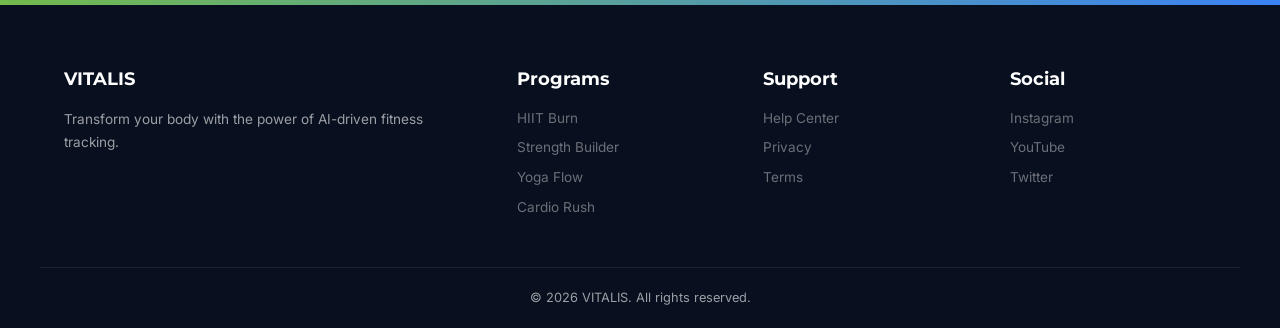
==== commit 3b1e5562: "Update: replace emoji icons with animated SVG, remove watch video button - Replace emoji feature ico" ====
--- a/index.html
+++ b/index.html
@@ -43,10 +43,6 @@
                 <p data-lang-en="AI-powered fitness tracking for peak performance. Personalized workouts, nutrition plans, and real-time progress analytics." data-lang-ru="Фитнес-трекер на базе ИИ для максимальной производительности. Персональные тренировки, планы питания и аналитика прогресса в реальном времени.">AI-powered fitness tracking for peak performance. Personalized workouts, nutrition plans, and real-time progress analytics.</p>
                 <div class="hero-ctas">
                     <a href="#cta" class="cta-btn" data-lang-en="Start Free Trial" data-lang-ru="Начать бесплатно">Start Free Trial</a>
-                    <a href="#" class="play-btn">
-                        <span class="play-icon">&#9654;</span>
-                        <span data-lang-en="Watch Video" data-lang-ru="Смотреть видео">Watch Video</span>
-                    </a>
                 </div>
             </div>
             <div class="hero-visual">
@@ -62,12 +58,93 @@
         <div class="container">
             <h2 class="section-title" data-lang-en="Why VITALIS?" data-lang-ru="Почему VITALIS?">Why VITALIS?</h2>
             <div class="features-grid">
-                <div class="feature-card"><div class="feature-icon">&#127919;</div><h3 data-lang-en="Smart Tracking" data-lang-ru="Умный трекинг">Smart Tracking</h3><p data-lang-en="AI-powered form analysis for perfect exercise execution" data-lang-ru="ИИ-анализ формы для идеального выполнения упражнений">AI-powered form analysis for perfect exercise execution</p></div>
-                <div class="feature-card"><div class="feature-icon">&#128200;</div><h3 data-lang-en="Progress Analytics" data-lang-ru="Аналитика прогресса">Progress Analytics</h3><p data-lang-en="Detailed performance charts and body composition tracking" data-lang-ru="Детальные графики результатов и отслеживание состава тела">Detailed performance charts and body composition tracking</p></div>
-                <div class="feature-card"><div class="feature-icon">&#127947;</div><h3 data-lang-en="Custom Plans" data-lang-ru="Персональные планы">Custom Plans</h3><p data-lang-en="Personalized workout programs based on your goals" data-lang-ru="Персонализированные программы тренировок под ваши цели">Personalized workout programs based on your goals</p></div>
-                <div class="feature-card"><div class="feature-icon">&#129367;</div><h3 data-lang-en="Nutrition Guide" data-lang-ru="Гид по питанию">Nutrition Guide</h3><p data-lang-en="Meal plans and calorie tracking for optimal results" data-lang-ru="Планы питания и подсчёт калорий для оптимальных результатов">Meal plans and calorie tracking for optimal results</p></div>
-                <div class="feature-card"><div class="feature-icon">&#128101;</div><h3 data-lang-en="Community" data-lang-ru="Сообщество">Community</h3><p data-lang-en="Connect with fitness partners and share achievements" data-lang-ru="Общайтесь с партнёрами по фитнесу и делитесь достижениями">Connect with fitness partners and share achievements</p></div>
-                <div class="feature-card"><div class="feature-icon">&#127942;</div><h3 data-lang-en="Achievements" data-lang-ru="Достижения">Achievements</h3><p data-lang-en="Gamified fitness goals with badges and rewards" data-lang-ru="Геймифицированные фитнес-цели с бейджами и наградами">Gamified fitness goals with badges and rewards</p></div>
+                <div class="feature-card">
+                    <div class="feature-icon-wrap">
+                        <svg viewBox="0 0 48 48" fill="none" xmlns="http://www.w3.org/2000/svg">
+                            <circle cx="24" cy="24" r="18" stroke="url(#g1)" stroke-width="2.5" opacity="0.3"/>
+                            <circle cx="24" cy="24" r="11" stroke="url(#g1)" stroke-width="2.5" opacity="0.6"/>
+                            <circle cx="24" cy="24" r="4" fill="url(#g1)"/>
+                            <line x1="24" y1="2" x2="24" y2="10" stroke="url(#g1)" stroke-width="2.5" stroke-linecap="round"/>
+                            <line x1="24" y1="38" x2="24" y2="46" stroke="url(#g1)" stroke-width="2.5" stroke-linecap="round"/>
+                            <line x1="2" y1="24" x2="10" y2="24" stroke="url(#g1)" stroke-width="2.5" stroke-linecap="round"/>
+                            <line x1="38" y1="24" x2="46" y2="24" stroke="url(#g1)" stroke-width="2.5" stroke-linecap="round"/>
+                            <defs><linearGradient id="g1" x1="0" y1="0" x2="48" y2="48"><stop stop-color="#84cc16"/><stop offset="1" stop-color="#3b82f6"/></linearGradient></defs>
+                        </svg>
+                    </div>
+                    <h3 data-lang-en="Smart Tracking" data-lang-ru="Умный трекинг">Smart Tracking</h3>
+                    <p data-lang-en="AI-powered form analysis for perfect exercise execution" data-lang-ru="ИИ-анализ формы для идеального выполнения упражнений">AI-powered form analysis for perfect exercise execution</p>
+                </div>
+                <div class="feature-card">
+                    <div class="feature-icon-wrap">
+                        <svg viewBox="0 0 48 48" fill="none" xmlns="http://www.w3.org/2000/svg">
+                            <rect x="4" y="28" width="8" height="16" rx="2" fill="url(#g2)" opacity="0.4"/>
+                            <rect x="15" y="20" width="8" height="24" rx="2" fill="url(#g2)" opacity="0.6"/>
+                            <rect x="26" y="14" width="8" height="30" rx="2" fill="url(#g2)" opacity="0.8"/>
+                            <rect x="37" y="6" width="8" height="38" rx="2" fill="url(#g2)"/>
+                            <path d="M6 26L18 16L30 20L44 6" stroke="url(#g2)" stroke-width="2.5" stroke-linecap="round" stroke-linejoin="round"/>
+                            <circle cx="44" cy="6" r="3" fill="#84cc16"/>
+                            <defs><linearGradient id="g2" x1="0" y1="0" x2="48" y2="48"><stop stop-color="#84cc16"/><stop offset="1" stop-color="#3b82f6"/></linearGradient></defs>
+                        </svg>
+                    </div>
+                    <h3 data-lang-en="Progress Analytics" data-lang-ru="Аналитика прогресса">Progress Analytics</h3>
+                    <p data-lang-en="Detailed performance charts and body composition tracking" data-lang-ru="Детальные графики результатов и отслеживание состава тела">Detailed performance charts and body composition tracking</p>
+                </div>
+                <div class="feature-card">
+                    <div class="feature-icon-wrap">
+                        <svg viewBox="0 0 48 48" fill="none" xmlns="http://www.w3.org/2000/svg">
+                            <rect x="18" y="10" width="12" height="28" rx="6" fill="url(#g3)" opacity="0.3"/>
+                            <circle cx="12" cy="24" r="8" stroke="url(#g3)" stroke-width="3" fill="none"/>
+                            <circle cx="36" cy="24" r="8" stroke="url(#g3)" stroke-width="3" fill="none"/>
+                            <rect x="18" y="20" width="12" height="8" rx="4" fill="url(#g3)"/>
+                            <circle cx="12" cy="24" r="4" fill="url(#g3)" opacity="0.6"/>
+                            <circle cx="36" cy="24" r="4" fill="url(#g3)" opacity="0.6"/>
+                            <defs><linearGradient id="g3" x1="0" y1="0" x2="48" y2="48"><stop stop-color="#84cc16"/><stop offset="1" stop-color="#3b82f6"/></linearGradient></defs>
+                        </svg>
+                    </div>
+                    <h3 data-lang-en="Custom Plans" data-lang-ru="Персональные планы">Custom Plans</h3>
+                    <p data-lang-en="Personalized workout programs based on your goals" data-lang-ru="Персонализированные программы тренировок под ваши цели">Personalized workout programs based on your goals</p>
+                </div>
+                <div class="feature-card">
+                    <div class="feature-icon-wrap">
+                        <svg viewBox="0 0 48 48" fill="none" xmlns="http://www.w3.org/2000/svg">
+                            <path d="M24 44C24 44 8 34 8 20C8 14 12 8 18 8C21 8 23 10 24 12C25 10 27 8 30 8C36 8 40 14 40 20C40 34 24 44 24 44Z" fill="url(#g4)" opacity="0.15"/>
+                            <path d="M24 40C24 40 11 31 11 20C11 15.5 14 11 19 11C21.5 11 23 12.5 24 14C25 12.5 26.5 11 29 11C34 11 37 15.5 37 20C37 31 24 40 24 40Z" stroke="url(#g4)" stroke-width="2.5" fill="none"/>
+                            <path d="M16 24L20 22L24 28L32 16" stroke="url(#g4)" stroke-width="2.5" stroke-linecap="round" stroke-linejoin="round"/>
+                            <defs><linearGradient id="g4" x1="0" y1="0" x2="48" y2="48"><stop stop-color="#84cc16"/><stop offset="1" stop-color="#3b82f6"/></linearGradient></defs>
+                        </svg>
+                    </div>
+                    <h3 data-lang-en="Nutrition Guide" data-lang-ru="Гид по питанию">Nutrition Guide</h3>
+                    <p data-lang-en="Meal plans and calorie tracking for optimal results" data-lang-ru="Планы питания и подсчёт калорий для оптимальных результатов">Meal plans and calorie tracking for optimal results</p>
+                </div>
+                <div class="feature-card">
+                    <div class="feature-icon-wrap">
+                        <svg viewBox="0 0 48 48" fill="none" xmlns="http://www.w3.org/2000/svg">
+                            <circle cx="24" cy="16" r="8" stroke="url(#g5)" stroke-width="2.5" fill="none"/>
+                            <circle cx="24" cy="16" r="4" fill="url(#g5)" opacity="0.4"/>
+                            <path d="M8 42C8 34 15 28 24 28C33 28 40 34 40 42" stroke="url(#g5)" stroke-width="2.5" stroke-linecap="round" fill="none"/>
+                            <circle cx="38" cy="14" r="5" stroke="url(#g5)" stroke-width="2" fill="none" opacity="0.5"/>
+                            <circle cx="10" cy="14" r="5" stroke="url(#g5)" stroke-width="2" fill="none" opacity="0.5"/>
+                            <path d="M43 38C43 33 39 29 38 28" stroke="url(#g5)" stroke-width="2" stroke-linecap="round" opacity="0.5"/>
+                            <path d="M5 38C5 33 9 29 10 28" stroke="url(#g5)" stroke-width="2" stroke-linecap="round" opacity="0.5"/>
+                            <defs><linearGradient id="g5" x1="0" y1="0" x2="48" y2="48"><stop stop-color="#84cc16"/><stop offset="1" stop-color="#3b82f6"/></linearGradient></defs>
+                        </svg>
+                    </div>
+                    <h3 data-lang-en="Community" data-lang-ru="Сообщество">Community</h3>
+                    <p data-lang-en="Connect with fitness partners and share achievements" data-lang-ru="Общайтесь с партнёрами по фитнесу и делитесь достижениями">Connect with fitness partners and share achievements</p>
+                </div>
+                <div class="feature-card">
+                    <div class="feature-icon-wrap">
+                        <svg viewBox="0 0 48 48" fill="none" xmlns="http://www.w3.org/2000/svg">
+                            <path d="M14 20L14 8L20 14L24 8L28 14L34 8L34 20" stroke="url(#g6)" stroke-width="2.5" stroke-linecap="round" stroke-linejoin="round" fill="none"/>
+                            <path d="M10 20H38C38 20 40 20 40 24C40 28 36 30 34 30H14C12 30 8 28 8 24C8 20 10 20 10 20Z" fill="url(#g6)" opacity="0.3" stroke="url(#g6)" stroke-width="2.5"/>
+                            <path d="M16 30V34C16 34 16 38 24 38C32 38 32 34 32 34V30" stroke="url(#g6)" stroke-width="2.5" fill="none"/>
+                            <rect x="18" y="38" width="12" height="4" rx="2" fill="url(#g6)" opacity="0.6"/>
+                            <defs><linearGradient id="g6" x1="0" y1="0" x2="48" y2="48"><stop stop-color="#84cc16"/><stop offset="1" stop-color="#3b82f6"/></linearGradient></defs>
+                        </svg>
+                    </div>
+                    <h3 data-lang-en="Achievements" data-lang-ru="Достижения">Achievements</h3>
+                    <p data-lang-en="Gamified fitness goals with badges and rewards" data-lang-ru="Геймифицированные фитнес-цели с бейджами и наградами">Gamified fitness goals with badges and rewards</p>
+                </div>
             </div>
         </div>
     </section>
--- a/style.css
+++ b/style.css
@@ -13,6 +13,7 @@
     --transition: 0.35s cubic-bezier(0.4, 0, 0.2, 1);
     --gradient: linear-gradient(135deg, var(--lime), var(--blue));
 }
+:root { color-scheme: light only; }
 *, *::before, *::after { margin: 0; padding: 0; box-sizing: border-box; }
 html { scroll-behavior: smooth; overflow-x: hidden; }
 body {
@@ -108,19 +109,6 @@
 .hero p { color: rgba(255,255,255,0.6); max-width: 480px; margin-bottom: 32px; font-size: 1rem; }
 
 .hero-ctas { display: flex; gap: 16px; align-items: center; }
-.play-btn {
-    display: flex; align-items: center; gap: 10px;
-    color: rgba(255,255,255,0.7); text-decoration: none;
-    font-size: 0.9rem; transition: color var(--transition);
-}
-.play-btn:hover { color: #fff; }
-.play-icon {
-    width: 44px; height: 44px; border-radius: 50%;
-    border: 1px solid rgba(255,255,255,0.2);
-    display: flex; align-items: center; justify-content: center;
-    font-size: 0.8rem; transition: all var(--transition);
-}
-.play-btn:hover .play-icon { border-color: var(--lime); background: rgba(132,204,22,0.1); }
 
 .hero-visual { display: flex; justify-content: center; animation: fadeUp 0.8s ease 0.2s both; }
 .fitness-figure { position: relative; }
@@ -144,7 +132,38 @@
 }
 .feature-card.visible { opacity: 1; transform: translateY(0); }
 .feature-card:hover { transform: translateY(-4px); border-color: var(--lime); box-shadow: 0 8px 30px rgba(132,204,22,0.1); }
-.feature-icon { font-size: 2rem; margin-bottom: 16px; }
+.feature-icon-wrap {
+    width: 64px; height: 64px;
+    margin-bottom: 20px;
+    position: relative;
+    animation: iconFloat 4s ease-in-out infinite;
+}
+.feature-icon-wrap::before {
+    content: '';
+    position: absolute; inset: -6px;
+    border-radius: 50%;
+    background: linear-gradient(135deg, rgba(132,204,22,0.12), rgba(59,130,246,0.12));
+    filter: blur(8px);
+    z-index: -1;
+    animation: iconGlow 4s ease-in-out infinite alternate;
+}
+.feature-icon-wrap svg {
+    width: 100%; height: 100%;
+    filter: drop-shadow(0 2px 8px rgba(132,204,22,0.2));
+    transition: transform var(--transition), filter var(--transition);
+}
+.feature-card:hover .feature-icon-wrap svg {
+    transform: scale(1.1) rotate(3deg);
+    filter: drop-shadow(0 4px 16px rgba(132,204,22,0.35));
+}
+@keyframes iconFloat {
+    0%, 100% { transform: translateY(0); }
+    50% { transform: translateY(-6px); }
+}
+@keyframes iconGlow {
+    0% { opacity: 0.5; transform: scale(0.9); }
+    100% { opacity: 1; transform: scale(1.15); }
+}
 .feature-card h3 { font-size: 1.1rem; margin-bottom: 8px; font-weight: 700; }
 .feature-card p { color: var(--text-light); font-size: 0.9rem; }
 
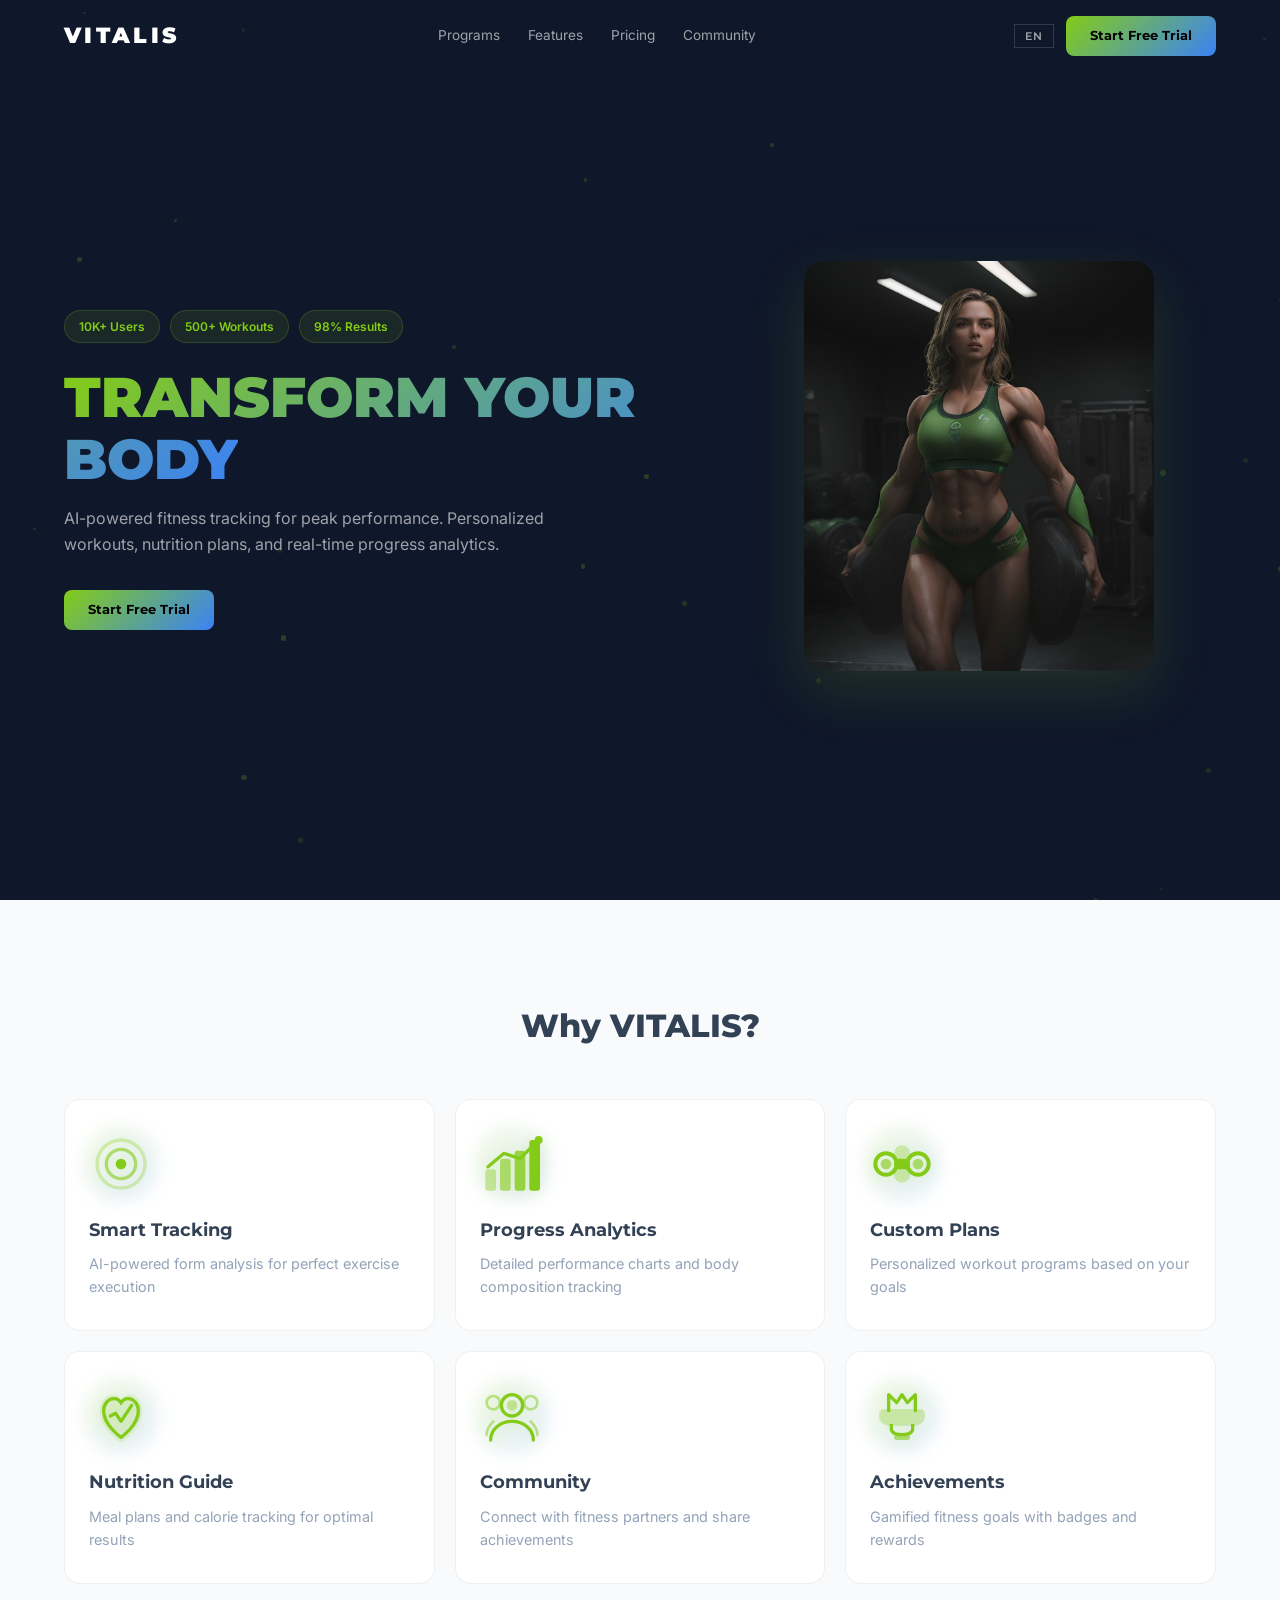
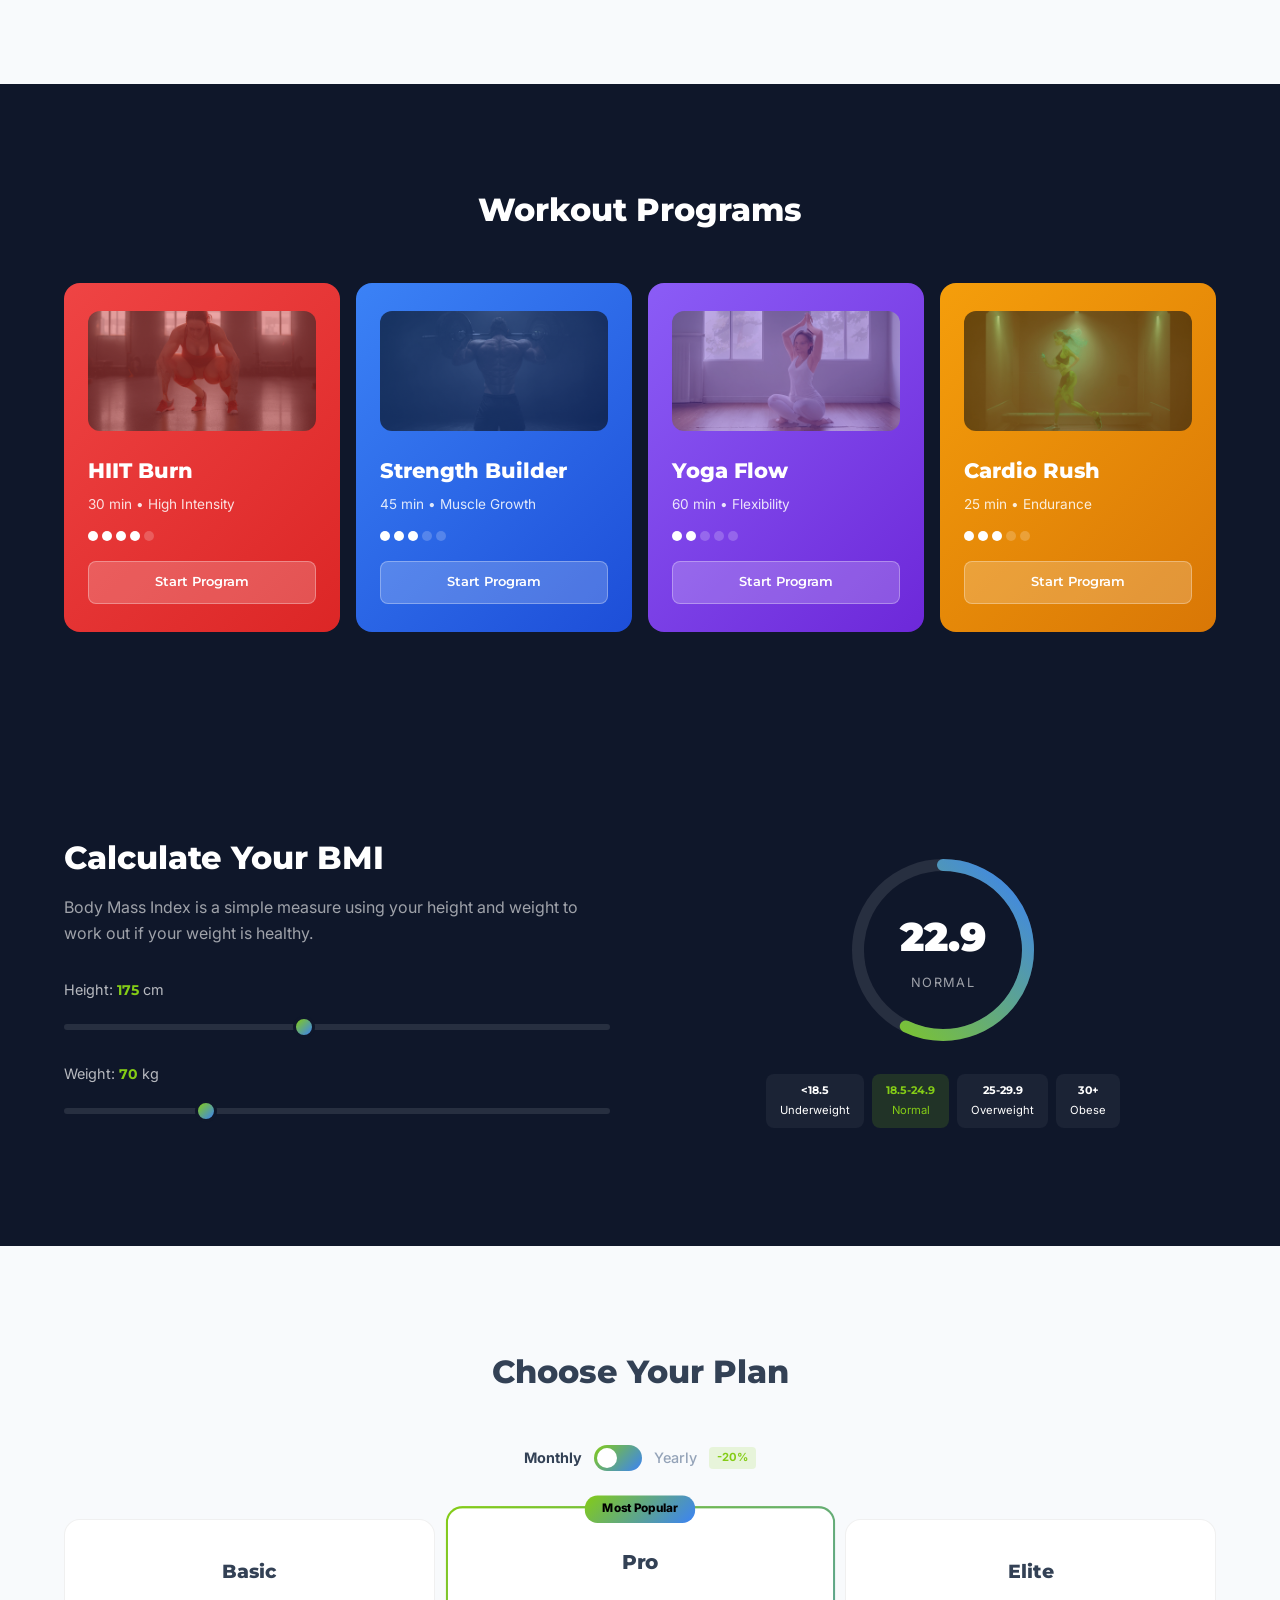
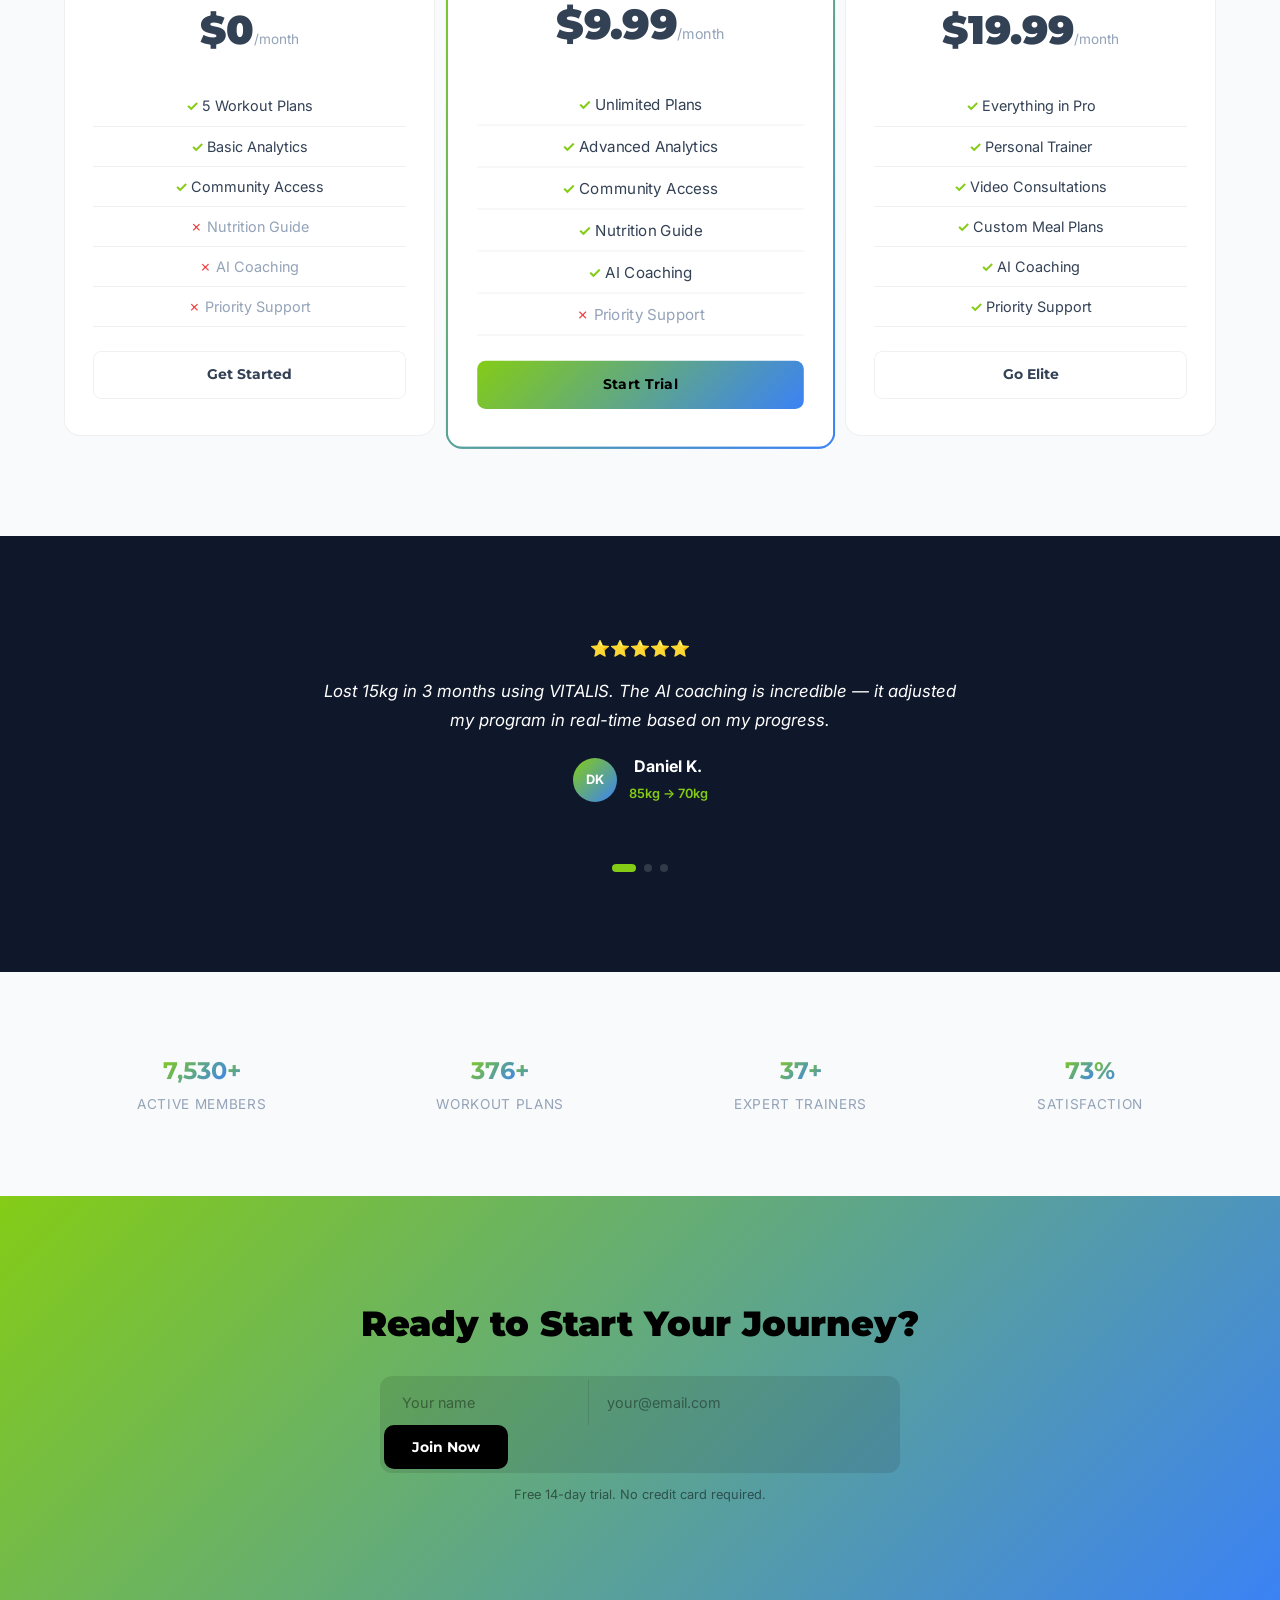
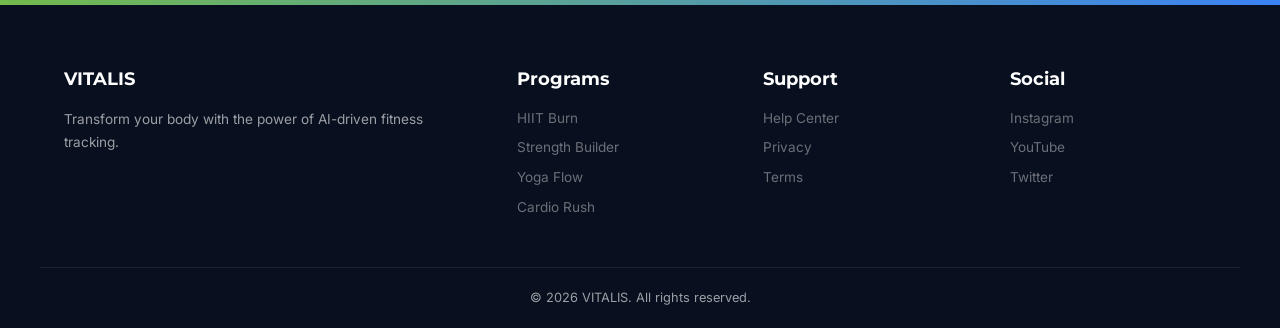
==== commit b8b0884d: "SEO-пакет: OG/twitter/canonical/JSON-LD/theme-color, robots.txt, sitemap.xml, 404, favicon, og-image" ====
--- a/index.html
+++ b/index.html
@@ -9,6 +9,31 @@
     <link rel="preconnect" href="https://fonts.gstatic.com" crossorigin>
     <link href="https://fonts.googleapis.com/css2?family=Montserrat:wght@400;500;600;700;800;900&family=Inter:wght@300;400;500;600&display=swap" rel="stylesheet">
     <link rel="stylesheet" href="style.css">
+
+<!-- SEO upgrade -->
+<meta property="og:title" content="VITALIS — Fitness &amp; Wellness Platform">
+<meta property="og:description" content="VITALIS — AI-powered fitness tracking platform for peak performance">
+<meta property="og:type" content="website">
+<meta property="og:url" content="https://hohotyn156782-bit.github.io/vitalis/">
+<meta property="og:image" content="https://hohotyn156782-bit.github.io/vitalis/og-image.jpg">
+<meta property="og:locale" content="ru_RU">
+<meta name="twitter:card" content="summary_large_image">
+<meta name="twitter:title" content="VITALIS — Fitness &amp; Wellness Platform">
+<meta name="twitter:description" content="VITALIS — AI-powered fitness tracking platform for peak performance">
+<meta name="twitter:image" content="https://hohotyn156782-bit.github.io/vitalis/og-image.jpg">
+<link rel="canonical" href="https://hohotyn156782-bit.github.io/vitalis/">
+<meta name="theme-color" content="#0b1020">
+<link rel="icon" type="image/svg+xml" href="favicon.svg">
+<script type="application/ld+json">
+{
+ "@context": "https://schema.org",
+ "@type": "HealthClub",
+ "name": "VITALIS",
+ "url": "https://hohotyn156782-bit.github.io/vitalis/",
+ "image": "https://hohotyn156782-bit.github.io/vitalis/og-image.jpg",
+ "description": "VITALIS — AI-powered fitness tracking platform for peak performance"
+}
+</script>
 </head>
 <body>
     <!-- Header -->
